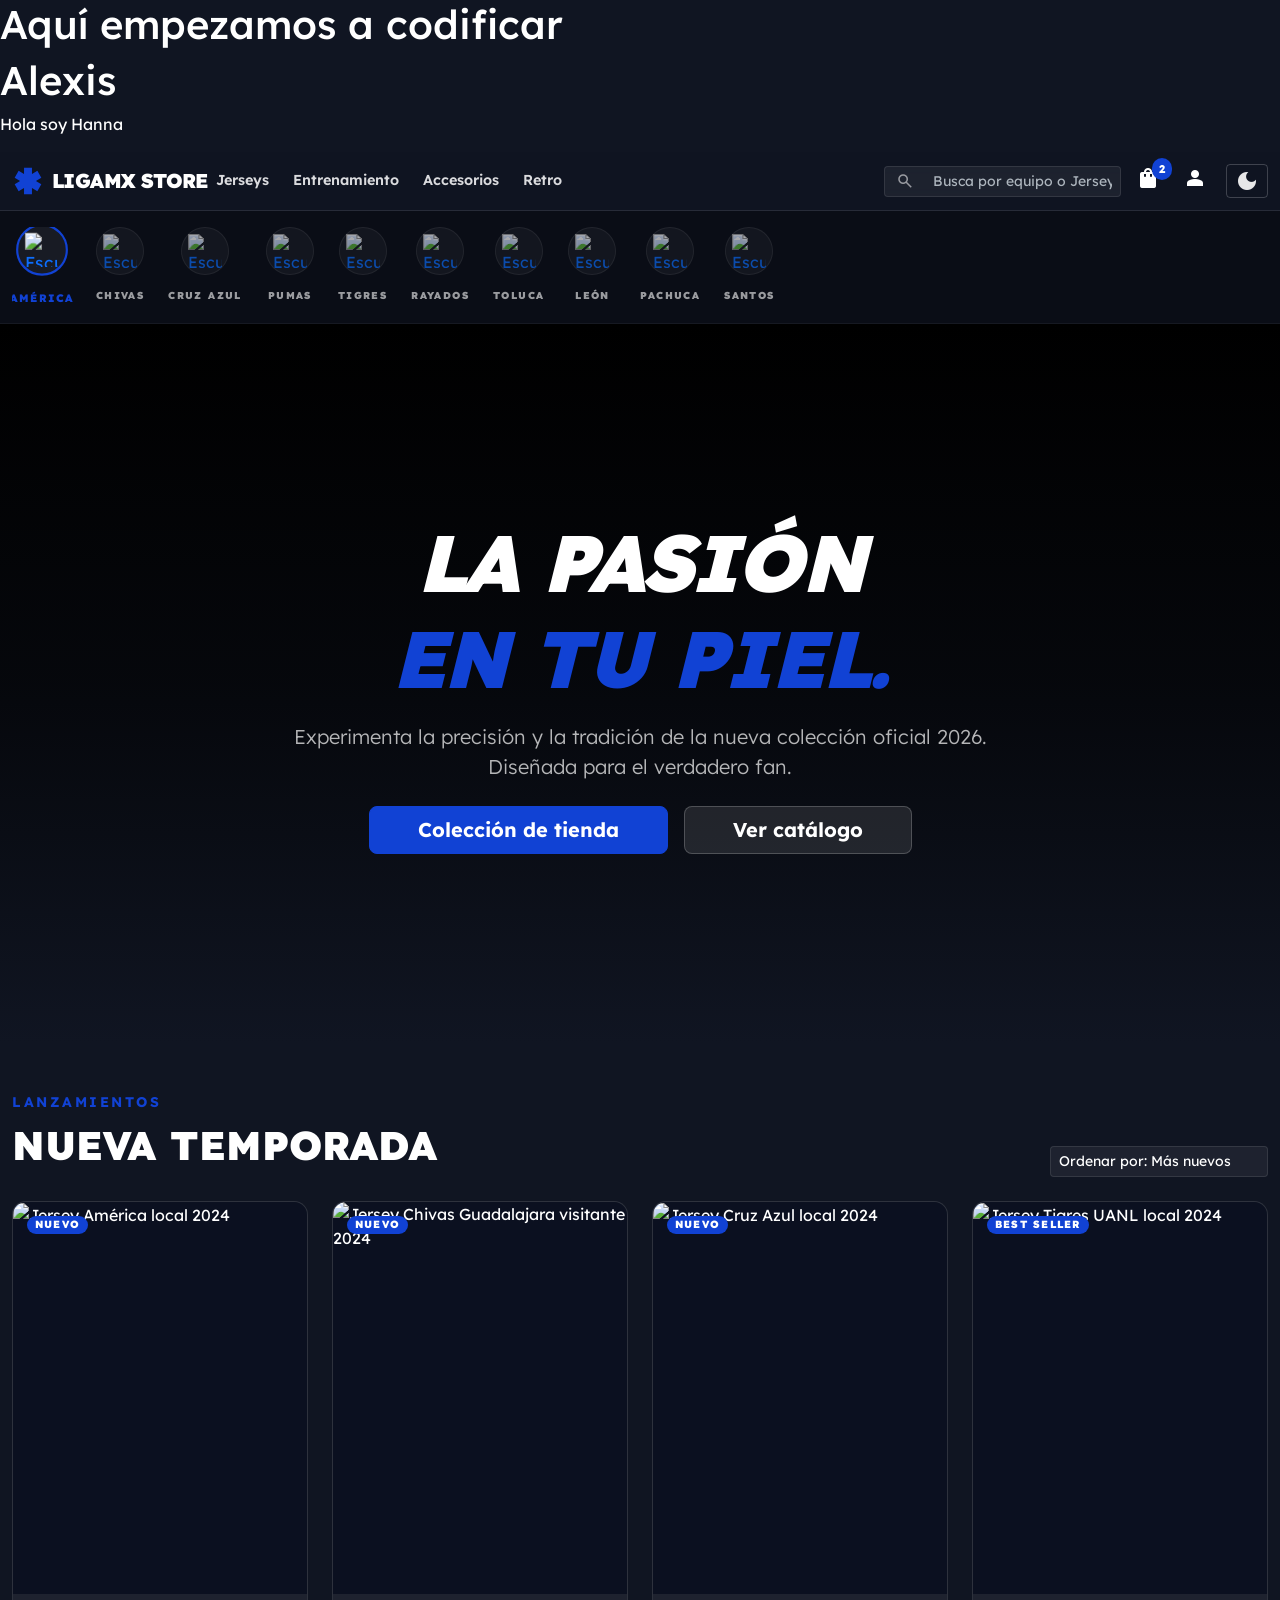
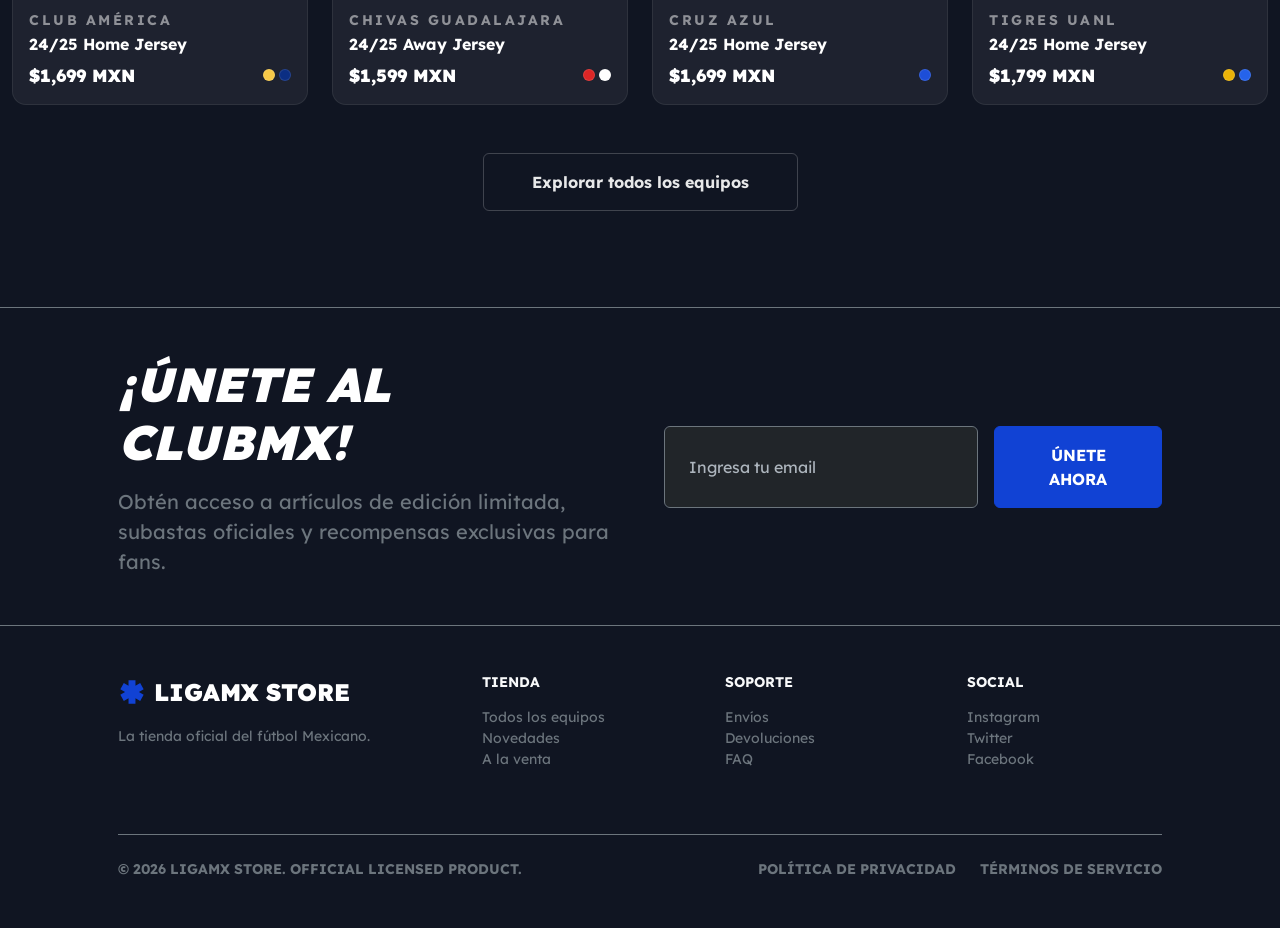
==== index.html @ ce457e2f "Fix: Conflicts solved" ====
<!doctype html>
<html lang="es" class="theme-dark">

<head>
    <meta charset="utf-8" />
    <meta name="viewport" content="width=device-width, initial-scale=1" />
    <title>Home | LigaMX Store</title>

    <!-- Fuente principal -->
    <link rel="preconnect" href="https://fonts.googleapis.com">
    <link rel="preconnect" href="https://fonts.gstatic.com" crossorigin>
    <link href="https://fonts.googleapis.com/css2?family=Lexend:wght@100..900&display=swap" rel="stylesheet">

    <!-- Iconos (Material Symbols) -->
    <link href="https://fonts.googleapis.com/css2?family=Material+Symbols+Outlined:wght@100..700&display=swap"
        rel="stylesheet" />

    <!-- Bootstrap -->
    <link href="https://cdn.jsdelivr.net/npm/bootstrap@5.3.3/dist/css/bootstrap.min.css" rel="stylesheet" />

    <!-- CSS -->
    <link rel="stylesheet" href="./styles.css" />
</head>
<body>
    <h1>Aquí empezamos a codificar</h1>
  <h1>Alexis</h1>
    <p>Hola soy Hanna</p>

<body class="app">
    <div class="min-vh-100 d-flex flex-column overflow-x-hidden">

        <!-- =========================
         NAVBAR RESPONSIVE (Bootstrap)
         - En desktop: links visibles
         - En móvil: hamburguesa (collapse)
         ========================= -->
        <header class="sticky-top nav-blur border-bottom border-white-10">
            <nav class="navbar navbar-expand-lg navbar-dark py-2">
                <div class="container-xxl">

                    <!-- Logo + nombre -->
                    <a class="navbar-brand d-flex align-items-center gap-2 m-0" href="#">
                        <span class="brand-icon text-primary" aria-hidden="true">
                            <svg fill="currentColor" viewBox="0 0 48 48" xmlns="http://www.w3.org/2000/svg">
                                <path fill-rule="evenodd" clip-rule="evenodd"
                                    d="M12.0799 24L4 19.2479L9.95537 8.75216L18.04 13.4961L18.0446 4H29.9554L29.96 13.4961L38.0446 8.75216L44 19.2479L35.92 24L44 28.7521L38.0446 39.2479L29.96 34.5039L29.9554 44H18.0446L18.04 34.5039L9.95537 39.2479L4 28.7521L12.0799 24Z">
                                </path>
                            </svg>
                        </span>
                        <span class="fs-5 fw-black text-uppercase tracking-tight">LigaMX Store</span>
                    </a>

                    <!-- Botón hamburguesa (solo aparece en < lg) -->
                    <button class="navbar-toggler border-0" type="button" data-bs-toggle="collapse"
                        data-bs-target="#mainNavbar" aria-controls="mainNavbar" aria-expanded="false"
                        aria-label="Abrir menú">
                        <!-- Icono hamburguesa -->
                        <span class="navbar-toggler-icon"></span>
                    </button>

                    <!-- Contenido colapsable -->
                    <div class="collapse navbar-collapse" id="mainNavbar">

                        <!-- Links (lado izquierdo en desktop) -->
                        <ul class="navbar-nav me-auto mt-3 mt-lg-0 gap-lg-2">
                            <li class="nav-item">
                                <a class="nav-link navlink" href="#">Jerseys</a>
                            </li>
                            <li class="nav-item">
                                <a class="nav-link navlink" href="#">Entrenamiento</a>
                            </li>
                            <li class="nav-item">
                                <a class="nav-link navlink" href="#">Accesorios</a>
                            </li>
                            <li class="nav-item">
                                <a class="nav-link navlink" href="#">Retro</a>
                            </li>
                        </ul>

                        <!-- Acciones (lado derecho en desktop) -->
                        <div class="d-flex flex-column flex-lg-row align-items-lg-center gap-3 gap-lg-2 pb-3 pb-lg-0">

                            <!-- Buscador (en móvil ocupa todo el ancho, en desktop queda compacto) -->
                            <div class="position-relative w-100 w-lg-auto">
                                <input class="form-control form-control-sm search-input ps-5 w-100" type="text"
                                    placeholder="Busca por equipo o Jersey" aria-label="Buscar" />
                                <span class="material-symbols-outlined search-icon">search</span>
                            </div>

                            <!-- Botones: carrito, perfil, tema -->
                            <div class="d-flex align-items-center gap-2">
                                <button class="btn btn-icon text-reset" type="button" id="cartBtn" aria-label="Carrito">
                                    <span class="material-symbols-outlined">shopping_bag</span>
                                    <span class="badge-cart" id="cartCount">2</span>
                                </button>

                                <button class="btn btn-icon text-reset" type="button" aria-label="Perfil">
                                    <span class="material-symbols-outlined">person</span>
                                </button>

                                <!-- Toggle modo oscuro/claro -->
                                <button class="btn btn-sm btn-outline-light-soft ms-1" type="button" id="themeToggle">
                                    <span class="material-symbols-outlined align-middle" id="themeIcon">dark_mode</span>
                                </button>
                            </div>

                        </div>
                    </div>
                </div>
            </nav>
        </header>

        <!-- =========================
         TEAM SELECTOR (cinta horizontal)
         ========================= -->
        <section class="team-strip border-bottom border-white-05">
            <div class="container-xxl py-3">
                <div class="team-scroll no-scrollbar d-flex gap-4 align-items-center">
                    <!-- Equipo activo -->
                    <a class="team-item active" href="#" aria-current="true">
                        <div class="team-badge">
                            <img alt="Escudo del Club América"
                                src="https://statics-maker.llt-services.com/amx/images/2025/04/01/xsmall-wp/0b6faad3-4d71-49dc-827a-9c2aff74d13b-814.webp" />
                        </div>
                        <span class="team-name text-primary">América</span>
                    </a>

                    <!-- Otros equipos -->
                    <a class="team-item" href="#">
                        <div class="team-badge">
                            <img alt="Escudo de Chivas"
                                src="https://storage.chivasdecorazon.com.mx/2018/games_logos_equipos/21_Logo_Chivas.svg" />
                        </div>
                        <span class="team-name">Chivas</span>
                    </a>

                    <a class="team-item" href="#">
                        <div class="team-badge">
                            <img alt="Escudo de Cruz Azul"
                                src="https://cfcruzazul.com/wp-content/themes/cruz-azul/img/logo_oficial/logocolor.svg?ver=2" />
                        </div>
                        <span class="team-name">Cruz Azul</span>
                    </a>

                    <a class="team-item" href="#">
                        <div class="team-badge">
                            <img alt="Escudo de Pumas"
                                src="https://pumas.mx/images/logo_pumas.svg" />
                        </div>
                        <span class="team-name">Pumas</span>
                    </a>

                    <a class="team-item" href="#">
                        <div class="team-badge">
                            <img alt="Escudo de Tigres"
                                src="https://cdn.tigresfans.com/wp-content/uploads/2024/07/26135920/logo-tigres-1.webp" />
                        </div>
                        <span class="team-name">Tigres</span>
                    </a>

                    <a class="team-item" href="#">
                        <div class="team-badge">
                            <img alt="Escudo de Rayados"
                                src="https://golstatsimages.blob.core.windows.net/teams-80/7.png" />
                        </div>
                        <span class="team-name">Rayados</span>
                    </a>

                    <a class="team-item" href="#">
                        <div class="team-badge">
                            <img alt="Escudo de Toluca"
                                src="https://statics-maker.llt-services.com/tol/images/2025/10/30/xsmall-wp/dccb6d8e-46d9-46b1-883f-d20e4ed42691-686.webp" />
                        </div>
                        <span class="team-name">Toluca</span>
                    </a>

                    <a class="team-item" href="#">
                        <div class="team-badge">
                            <img alt="Escudo de León"
                                src="https://ssl.gstatic.com/onebox/media/sports/logos/IR3AyUUEoSWoeTmicHAlKA_64x64.png" />
                        </div>
                        <span class="team-name">León</span>
                    </a>

                    <a class="team-item" href="#">
                        <div class="team-badge">
                            <img alt="Escudo de Pachuca"
                                src="https://ssl.gstatic.com/onebox/media/sports/logos/9dscoX8iYhzbjSNxXVp2gQ_64x64.png" />
                        </div>
                        <span class="team-name">Pachuca</span>
                    </a>
                    <a class="team-item" href="#">
                        <div class="team-badge">
                            <img alt="Escudo de Santos"
                                src="https://www.clubsantos.mx/images/santos-logo-4bd1c8c937a61f66c2aaa6b9f7b9e703.png?vsn" />
                        </div>
                        <span class="team-name">Santos</span>
                    </a>
                </div>
            </div>
        </section>

        <!-- HERO -->
        <section class="hero position-relative d-flex align-items-center justify-content-center text-center">
            <div class="hero-bg" role="img" aria-label="Estadio bajo reflectores"></div>
            <div class="hero-overlay"></div>

            <div class="container-xxl position-relative z-1 px-3">
                <h2 class="display-1 fw-black text-uppercase fst-italic tracking-tight mb-3 text-white">
                    La Pasión <br><span class="text-primary">en tu piel.</span>
                </h2>
                <p class="lead text-white-70 mx-auto mb-4" style="max-width: 720px;">
                    Experimenta la precisión y la tradición de la nueva colección oficial 2026. Diseñada para el
                    verdadero fan.
                </p>
                <div class="d-flex flex-wrap justify-content-center gap-3">
                    <a class="btn btn-primary btn-lg px-5 fw-bold" href="#">Colección de tienda</a>
                    <a class="btn btn-ghost btn-lg px-5 fw-bold" href="#">Ver catálogo</a>
                </div>
            </div>
        </section>

        <!-- MAIN -->
        <main class="container-xxl py-5">
            <div class="d-flex flex-column flex-md-row align-items-md-end justify-content-between gap-3 mb-4">
                <div>
                    <div class="text-primary fw-bold text-uppercase tracking-wide small">Lanzamientos</div>
                    <h3 class="h1 fw-black text-uppercase mt-2">Nueva temporada</h3>
                </div>

                <div class="d-flex gap-2">
                    <select class="form-select form-select-sm select-dark" aria-label="Ordenar productos">
                        <option>Ordenar por: Más nuevos</option>
                        <option>Precio: Menor a mayor</option>
                        <option>Precio: Mayor a menor</option>
                    </select>
                </div>
            </div>

            <!-- Grid de productos -->
            <div class="row g-4">
                <!-- Producto 1-->
                <div class="col-12 col-sm-6 col-lg-3">
                    <article class="product-card">
                        <div class="product-media">
                            <img alt="Jersey América local 2024"
                                src="https://lh3.googleusercontent.com/aida-public/[base64]" />

                            <!-- Overlay con acciones (aparece en hover) -->
                            <div class="product-overlay">
                                <button class="btn btn-light btn-round js-add-cart" type="button"
                                    aria-label="Agregar al carrito">
                                    <span class="material-symbols-outlined">add_shopping_cart</span>
                                </button>
                                <button class="btn btn-light btn-round" type="button" aria-label="Ver detalle">
                                    <span class="material-symbols-outlined">visibility</span>
                                </button>
                            </div>

                            <div class="badge badge-primary-soft">Nuevo</div>
                        </div>

                        <div class="p-3">
                            <p class="text-white-50 small fw-bold text-uppercase tracking-wide mb-1">Club América</p>
                            <h4 class="h6 fw-bold mb-2">24/25 Home Jersey</h4>

                            <div class="d-flex align-items-center justify-content-between">
                                <span class="price fw-black">$1,699 MXN</span>
                                <div class="d-flex gap-1">
                                    <span class="swatch" style="--swatch:#f7c948"></span>
                                    <span class="swatch" style="--swatch:#0b2e83"></span>
                                </div>
                            </div>
                        </div>
                    </article>
                </div>
                <!-- Producto 2-->
                <div class="col-12 col-sm-6 col-lg-3">
                    <article class="product-card">
                        <div class="product-media">
                            <img alt="Jersey Chivas Guadalajara visitante 2024"
                                src="https://lh3.googleusercontent.com/aida-public/[base64]" />
                            <!-- Overlay con acciones (aparece en hover) -->
                            <div class="product-overlay">
                                <button class="btn btn-light btn-round js-add-cart" type="button"
                                    aria-label="Agregar al carrito">
                                    <span class="material-symbols-outlined">add_shopping_cart</span>
                                </button>
                                <button class="btn btn-light btn-round" type="button" aria-label="Ver detalle">
                                    <span class="material-symbols-outlined">visibility</span>
                                </button>
                            </div>

                            <div class="badge badge-primary-soft">Nuevo</div>
                        </div>

                        <div class="p-3">
                            <p class="text-white-50 small fw-bold text-uppercase tracking-wide mb-1">Chivas Guadalajara
                            </p>
                            <h4 class="h6 fw-bold mb-2">24/25 Away Jersey</h4>

                            <div class="d-flex align-items-center justify-content-between">
                                <span class="price fw-black">$1,599 MXN</span>
                                <div class="d-flex gap-1">
                                    <span class="swatch" style="--swatch:#dc2626"></span>
                                    <span class="swatch" style="--swatch:#ffffff"></span>
                                </div>
                            </div>
                        </div>
                    </article>
                </div>
                <!-- Producto 3-->
                <div class="col-12 col-sm-6 col-lg-3">
                    <article class="product-card">
                        <div class="product-media">
                            <img alt="Jersey Cruz Azul local 2024" src="https://lh3.googleusercontent.com/aida-public/[base64]"/>
                            <!-- Overlay con acciones (aparece en hover) -->
                            <div class="product-overlay">
                                <button class="btn btn-light btn-round js-add-cart" type="button"
                                    aria-label="Agregar al carrito">
                                    <span class="material-symbols-outlined">add_shopping_cart</span>
                                </button>
                                <button class="btn btn-light btn-round" type="button" aria-label="Ver detalle">
                                    <span class="material-symbols-outlined">visibility</span>
                                </button>
                            </div>

                            <div class="badge badge-primary-soft">Nuevo</div>
                        </div>

                        <div class="p-3">
                            <p class="text-white-50 small fw-bold text-uppercase tracking-wide mb-1">Cruz Azul
                            </p>
                            <h4 class="h6 fw-bold mb-2">24/25 Home Jersey</h4>

                            <div class="d-flex align-items-center justify-content-between">
                                <span class="price fw-black">$1,699 MXN</span>
                                <div class="d-flex gap-1">
                                    <span class="swatch" style="--swatch:#1d4ed8"></span>
                                </div>
                            </div>
                        </div>
                    </article>
                </div>
                <!-- Producto 4-->
                <div class="col-12 col-sm-6 col-lg-3">
                    <article class="product-card">
                        <div class="product-media">
                            <img alt="Jersey Tigres UANL local 2024" src="https://lh3.googleusercontent.com/aida-public/[base64]"/>
                            <!-- Overlay con acciones (aparece en hover) -->
                            <div class="product-overlay">
                                <button class="btn btn-light btn-round js-add-cart" type="button"
                                    aria-label="Agregar al carrito">
                                    <span class="material-symbols-outlined">add_shopping_cart</span>
                                </button>
                                <button class="btn btn-light btn-round" type="button" aria-label="Ver detalle">
                                    <span class="material-symbols-outlined">visibility</span>
                                </button>
                            </div>

                            <div class="badge badge-primary-soft">Best Seller</div>
                        </div>

                        <div class="p-3">
                            <p class="text-white-50 small fw-bold text-uppercase tracking-wide mb-1">Tigres UANL
                            </p>
                            <h4 class="h6 fw-bold mb-2">24/25 Home Jersey</h4>

                            <div class="d-flex align-items-center justify-content-between">
                                <span class="price fw-black">$1,799 MXN</span>
                                <div class="d-flex gap-1">
                                    <span class="swatch" style="--swatch:#eab308"></span>
                                    <span class="swatch" style="--swatch:#2563eb"></span>
                                </div>
                            </div>
                        </div>
                    </article>
                </div>
            </div>

            <div class="text-center mt-5">
                <button class="btn btn-outline-light-soft px-5 py-3 fw-bold" type="button">
                    Explorar todos los equipos
                </button>
            </div>
        </main>

        <!-- Newsletter -->
        <section class="bg-navy border-top border-secondary py-5 mt-5">
            <div class="container-xl px-4 px-md-5">
                <div class="row align-items-center g-5">
                    <div class="col-lg-6">
                        <h2 class="display-5 fw-black text-uppercase mb-3 fst-italic">
                            ¡Únete al ClubMX!
                        </h2>
                        <p class="text-secondary fs-5 mb-0">
                            Obtén acceso a artículos de edición limitada, subastas oficiales
                            y recompensas exclusivas para fans.
                        </p>
                    </div>
                    <div class="col-lg-6">
                        <div class="d-flex flex-column flex-sm-row gap-3">
                            <input type="email" class="form-control bg-dark border-secondary text-white py-3 px-4"
                                placeholder="Ingresa tu email" aria-label="Email para newsletter" />
                            <button class="btn btn-primary fw-bold text-uppercase tracking-wider px-5 py-3">
                                Únete ahora
                            </button>
                        </div>
                    </div>
                </div>
            </div>
        </section>

        <!-- Footer -->
        <footer class="bg-very-dark py-5 border-top border-secondary">
            <div class="container-xl px-4 px-md-5">
                <div class="row g-5">
                    <div class="col-lg-4">
                        <div class="d-flex align-items-center gap-2 mb-3">
                            <div class="text-primary">
                                <svg fill="currentColor" viewBox="0 0 48 48" width="28" height="28"
                                    xmlns="http://www.w3.org/2000/svg">
                                    <path clip-rule="evenodd"
                                        d="M12.0799 24L4 19.2479L9.95537 8.75216L18.04 13.4961L18.0446 4H29.9554L29.96 13.4961L38.0446 8.75216L44 19.2479L35.92 24L44 28.7521L38.0446 39.2479L29.96 34.5039L29.9554 44H18.0446L18.04 34.5039L9.95537 39.2479L4 28.7521L12.0799 24Z"
                                        fill-rule="evenodd"></path>
                                </svg>
                            </div>
                            <span class="fs-4 fw-black text-uppercase">LigaMX Store</span>
                        </div>
                        <p class="text-secondary small">
                            La tienda oficial del fútbol Mexicano.

                        </p>
                    </div>

                    <div class="col-lg-8">
                        <div class="row g-5">
                            <div class="col-6 col-md-4">
                                <h5 class="fw-bold text-uppercase small text-light mb-3">
                                    Tienda
                                </h5>
                                <ul class="list-unstyled small">
                                    <li>
                                        <a href="#" class="text-secondary text-decoration-none hover-text-white">Todos
                                            los equipos
                                        </a>
                                    </li>
                                    <li>
                                        <a href="#"
                                            class="text-secondary text-decoration-none hover-text-white">Novedades
                                        </a>
                                    </li>
                                    <li>
                                        <a href="#" class="text-secondary text-decoration-none hover-text-white">A la
                                            venta</a>
                                    </li>
                                </ul>
                            </div>
                            <div class="col-6 col-md-4">
                                <h5 class="fw-bold text-uppercase small text-light mb-3">
                                    Soporte
                                </h5>
                                <ul class="list-unstyled small">
                                    <li>
                                        <a href="#"
                                            class="text-secondary text-decoration-none hover-text-white">Envíos</a>
                                    </li>
                                    <li>
                                        <a href="#"
                                            class="text-secondary text-decoration-none hover-text-white">Devoluciones</a>
                                    </li>
                                    <li>
                                        <a href="#" class="text-secondary text-decoration-none hover-text-white">FAQ</a>
                                    </li>
                                </ul>
                            </div>
                            <div class="col-6 col-md-4">
                                <h5 class="fw-bold text-uppercase small text-light mb-3">
                                    Social
                                </h5>
                                <ul class="list-unstyled small">
                                    <li>
                                        <a href="#"
                                            class="text-secondary text-decoration-none hover-text-white">Instagram</a>
                                    </li>
                                    <li>
                                        <a href="#"
                                            class="text-secondary text-decoration-none hover-text-white">Twitter</a>
                                    </li>
                                    <li>
                                        <a href="#"
                                            class="text-secondary text-decoration-none hover-text-white">Facebook</a>
                                    </li>
                                </ul>
                            </div>
                        </div>
                    </div>
                </div>

                <div
                    class="mt-5 pt-4 border-top border-secondary text-center text-md-start d-flex flex-column flex-md-row justify-content-between small fw-bold text-uppercase text-secondary tracking-wider">
                    <div>© 2026 LigaMX Store. Official Licensed Product.</div>
                    <div class="d-flex gap-4 justify-content-center justify-content-md-end mt-3 mt-md-0">
                        <a href="#" class="text-secondary text-decoration-none hover-text-white">Política de
                            Privacidad</a>
                        <a href="#" class="text-secondary text-decoration-none hover-text-white">Términos de
                            Servicio</a>
                    </div>
                </div>
            </div>
        </footer>

    </div>

    <!-- Bootstrap JS (necesario para collapse/hamburguesa) -->
    <script src="https://cdn.jsdelivr.net/npm/bootstrap@5.3.3/dist/js/bootstrap.bundle.min.js"></script>

    <!-- Tu JS -->
    <script src="./home.js"></script>
</body>
</html>
---- styles.css ----
:root{
  --primary:#1142d4;
  --bg-dark:#101522;
  --bg-darker:#0a0d16;
  --bg-light:#f6f6f8;

  --white-05: rgba(255,255,255,.05);
  --white-10: rgba(255,255,255,.10);
  --white-20: rgba(255,255,255,.20);

  --text-dark:#0f172a;
  --text-light:#ffffff;

  --radius-lg: 14px;
  --radius-md: 10px;
}

/* base */
body{
  font-family: "Lexend", system-ui, -apple-system, Segoe UI, Roboto, Arial, sans-serif;
}

.app{
  background: var(--bg-light);
  color: var(--text-dark);
  transition: background .25s ease, color .25s ease;
}

/* dark mode (por clase en <html>) */
html.theme-dark .app{
  background: var(--bg-dark);
  color: var(--text-light);
}

.text-primary{ color: var(--primary) !important; }
.bg-primary{ background-color: var(--primary) !important; }
.btn-primary{ background-color: var(--primary) !important; border-color: var(--primary) !important; }
.btn-primary:hover{ filter: brightness(.9); }

.fw-black{ font-weight: 900; }
.tracking-tight{ letter-spacing: -0.03em; }
.tracking-wide{ letter-spacing: 0.18em; }

/* borders helpers */
.border-white-10{ border-color: var(--white-10) !important; }
.border-white-05{ border-color: var(--white-05) !important; }

/* blur header */
.nav-blur{
  backdrop-filter: blur(12px);
  background: rgba(16, 21, 34, 0.80);
}

/* icons */
.material-symbols-outlined{
  font-variation-settings: "FILL" 1, "wght" 400, "GRAD" 0, "opsz" 24;
}

.brand-icon{
  width: 32px; height: 32px;
  display:flex; align-items:center; justify-content:center;
}
.brand-icon svg{ width:100%; height:100%; }

.brand-icon-sm{
  width: 24px; height: 24px;
  display:flex; align-items:center; justify-content:center;
}
.brand-icon-sm svg{ width:100%; height:100%; }

/* nav links */
.navlink{
  color: rgba(255,255,255,.85);
  text-decoration: none;
  font-size: .9rem;
  font-weight: 600;
  transition: color .2s ease;
}
.navlink:hover{ color: var(--primary); }

/* search */
.search-input{
  width: 16rem;
  background: rgba(255,255,255,.06) !important;
  border: 1px solid rgba(255,255,255,.10) !important;
  color: #fff !important;
}
.search-input::placeholder{ color: rgba(255,255,255,.45); }
.search-icon{
  position:absolute;
  left: .75rem;
  top: 50%;
  transform: translateY(-50%);
  font-size: 18px;
  color: rgba(255,255,255,.55);
}

/* icon buttons */
.btn-icon{
  position: relative;
  padding: .35rem .45rem;
  border: 0;
  background: transparent;
}
.btn-icon:hover{ color: var(--primary) !important; }

.badge-cart{
  position: absolute;
  top: -2px;
  right: -4px;
  background: var(--primary);
  color: #fff;
  border-radius: 999px;
  font-size: .7rem;
  padding: .15rem .35rem;
  min-width: 1.25rem;
  text-align: center;
  font-weight: 800;
}

/* soft outline buttons */
.btn-outline-light-soft{
  border: 1px solid rgba(255,255,255,.20) !important;
  color: rgba(255,255,255,.9) !important;
}
.btn-outline-light-soft:hover{
  background: rgba(255,255,255,.06) !important;
}

/* Team strip */
.team-strip{
  background: var(--bg-darker);
}
html:not(.theme-dark) .team-strip{
  background: #fff;
}

.team-scroll{
  overflow-x: auto;
  padding-bottom: 2px;
}
.no-scrollbar::-webkit-scrollbar{ display: none; }
.no-scrollbar{ scrollbar-width: none; }

.team-item{
  flex: 0 0 auto;
  text-decoration: none;
  text-align: center;
  opacity: .65;
  transform: scale(1);
  transition: opacity .2s ease, transform .2s ease;
}
.team-item:hover{ opacity: 1; }
.team-item.active{
  opacity: 1;
  transform: scale(1.08);
}

.team-badge{
  width: 48px; height: 48px;
  border-radius: 999px;
  background: rgba(255,255,255,.06);
  border: 1px solid rgba(255,255,255,.10);
  display:flex; align-items:center; justify-content:center;
  padding: 6px;
  margin: 0 auto .35rem;
}
.team-item.active .team-badge{
  border: 2px solid var(--primary);
}

.team-badge img{
  width:100%;
  height:100%;
  object-fit: contain;
}

.team-name{
  font-size: 10px;
  font-weight: 900;
  letter-spacing: .14em;
  text-transform: uppercase;
  color: rgba(255,255,255,.9);
}
html:not(.theme-dark) .team-name{
  color: #111827;
}

/* HERO */
.hero{
  height: 80vh;
  overflow: hidden;
  background: #000;
}
.hero-bg{
  position:absolute; inset:0;
  background-image: url("https://lh3.googleusercontent.com/aida-public/[base64]");
  background-size: cover;
  background-position: center;
  filter: saturate(1.1);
}
.hero-overlay{
  position:absolute; inset:0;
  background: linear-gradient(to top, rgba(16,21,34,1), rgba(16,21,34,.35), rgba(16,21,34,0));
}

.hero-play{
  position:absolute;
  width: 80px; height: 80px;
  border-radius: 999px;
  background: rgba(255,255,255,.10);
  border: 1px solid rgba(255,255,255,.20);
  backdrop-filter: blur(10px);
  display:flex; align-items:center; justify-content:center;
  z-index: 2;
  transition: transform .2s ease;
}
.hero-play:hover{ transform: scale(1.08); }
.hero-play .material-symbols-outlined{
  font-size: 44px;
  color: #fff;
}

/* ghost button */
.btn-ghost{
  background: rgba(255,255,255,.10) !important;
  border: 1px solid rgba(255,255,255,.20) !important;
  color: #fff !important;
}
.btn-ghost:hover{
  background: rgba(255,255,255,.18) !important;
}

/* text helpers */
.text-white-70{ color: rgba(255,255,255,.70) !important; }
.text-white-60{ color: rgba(255,255,255,.60) !important; }
.text-white-50{ color: rgba(255,255,255,.50) !important; }
.text-white-40{ color: rgba(255,255,255,.40) !important; }

/* selects (dark look) */
.select-dark{
  background: rgba(255,255,255,.06) !important;
  border: 1px solid rgba(255,255,255,.10) !important;
  color: #fff !important;
}
.select-dark option{ color: #111; }

/* Product cards */
.product-card{
  background: rgba(255,255,255,.06);
  border: 1px solid rgba(255,255,255,.07);
  border-radius: var(--radius-lg);
  overflow: hidden;
  transition: border-color .2s ease, transform .2s ease;
}
.product-card:hover{
  border-color: rgba(255,255,255,.20);
  transform: translateY(-2px);
}

.product-media{
  position: relative;
  aspect-ratio: 3/4;
  overflow: hidden;
  background: #0b1020;
}
.product-media img{
  width: 100%;
  height: 100%;
  object-fit: cover;
  transition: transform .7s ease;
}
.product-card:hover .product-media img{
  transform: scale(1.08);
}

.product-overlay{
  position: absolute;
  inset: 0;
  background: rgba(0,0,0,.40);
  opacity: 0;
  display:flex;
  align-items:center;
  justify-content:center;
  gap: .6rem;
  transition: opacity .2s ease;
}
.product-card:hover .product-overlay{
  opacity: 1;
}

.btn-round{
  border-radius: 999px !important;
  width: 46px;
  height: 46px;
  display:flex;
  align-items:center;
  justify-content:center;
}

.badge{
  position:absolute;
  top: 14px;
  left: 14px;
  padding: .25rem .5rem;
  border-radius: 10px;
  font-size: .65rem;
  font-weight: 900;
  letter-spacing: .12em;
  text-transform: uppercase;
}
.badge-right{
  left: auto;
  right: 14px;
}
.badge-primary-soft{
  background: var(--primary);
  color: #fff;
}
.badge-dark-soft{
  background: rgba(0,0,0,.55);
  color: #fff;
  backdrop-filter: blur(10px);
}

.price{ font-size: 1.1rem; }

/* color swatches */
.swatch{
  width: 12px;
  height: 12px;
  border-radius: 999px;
  background: var(--swatch);
  display:inline-block;
}
.swatch-border{
  border: 1px solid rgba(255,255,255,.25);
}

/* newsletter + footer */
.newsletter{
  background: var(--bg-darker);
}
.footer{
  background: var(--bg-dark);
}

.email-input{
  background: rgba(255,255,255,.06) !important;
  border: 1px solid rgba(255,255,255,.10) !important;
  color: #fff !important;
  padding: .9rem 1rem !important;
}
.email-input::placeholder{ color: rgba(255,255,255,.45); }

.footer-title{
  color: rgba(255,255,255,.80);
  font-size: .85rem;
  font-weight: 800;
  letter-spacing: .12em;
  text-transform: uppercase;
  margin-bottom: .7rem;
}
.footer-link{
  display:block;
  color: rgba(255,255,255,.45);
  text-decoration:none;
  margin-bottom: .35rem;
  font-size: .95rem;
}
.footer-link:hover{ color: #fff; }

.footer-mini{
  color: rgba(255,255,255,.45);
  text-decoration:none;
}
.footer-mini:hover{ color:#fff; }

.form-control::placeholder {
  color: #adb5bd;
  opacity: 1;
}

.swatch {
  width: 12px;
  height: 12px;
  border-radius: 9999px; /* círculo */
  background-color: var(--swatch);
  border: 1px solid rgba(255, 255, 255, 0.1);
  display: inline-block;
}
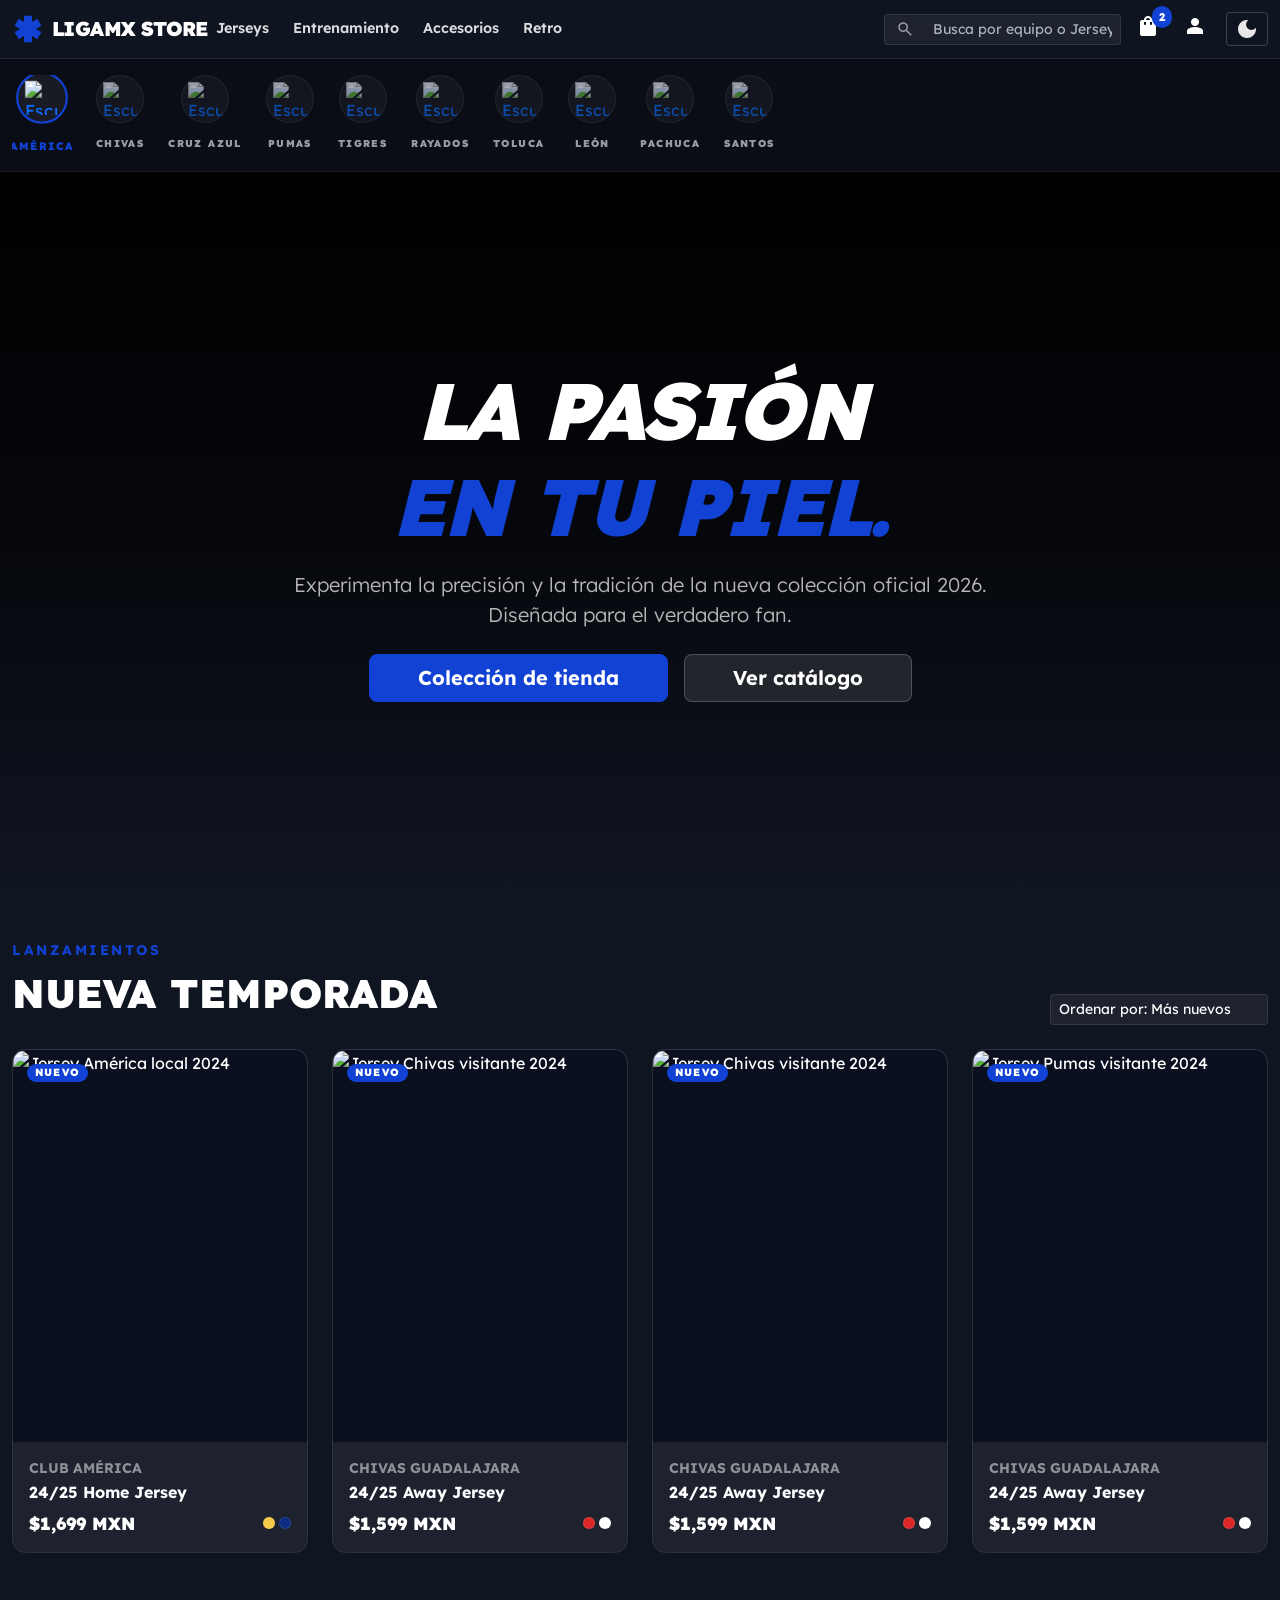
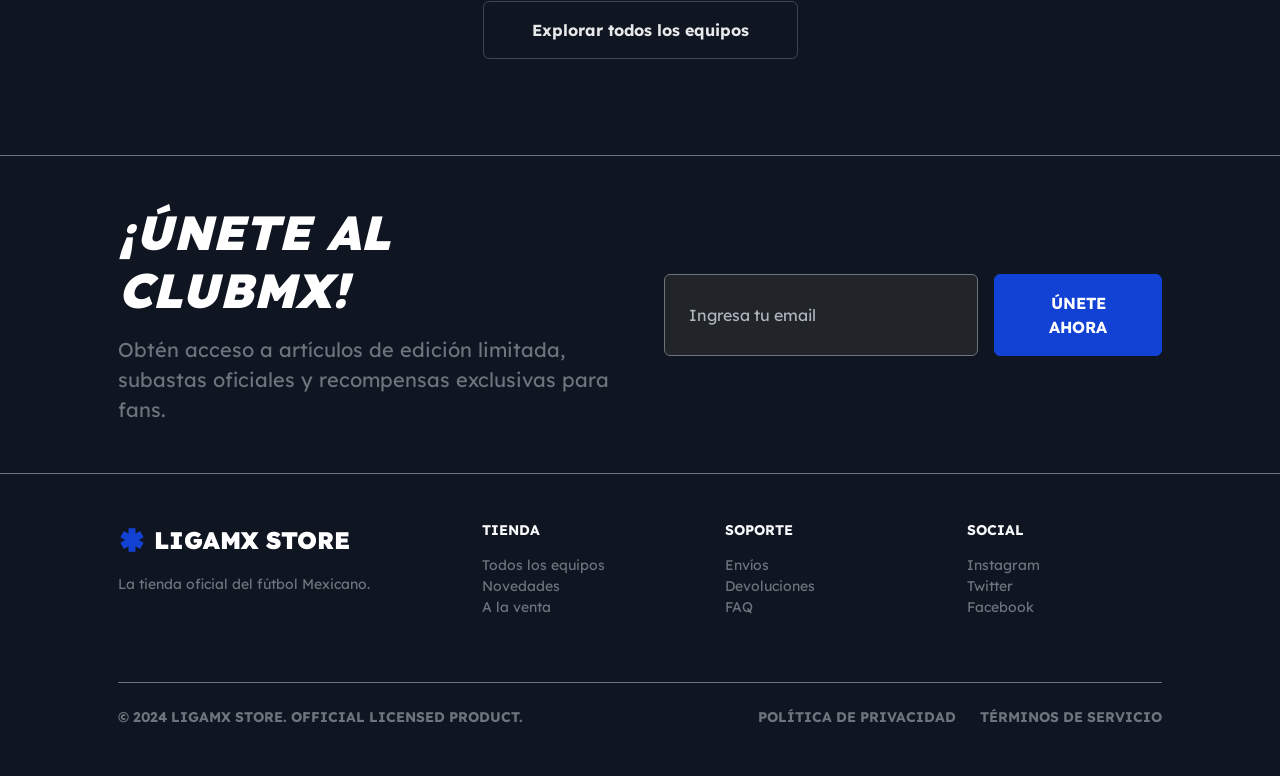
==== commit dc56058f: "feat: Rutas corregidas" ====
--- a/index.html
+++ b/index.html
@@ -21,10 +21,7 @@
     <!-- CSS -->
     <link rel="stylesheet" href="./styles.css" />
 </head>
-<body>
-    <h1>Aquí empezamos a codificar</h1>
-  <h1>Alexis</h1>
-    <p>Hola soy Hanna</p>
+
 
 <body class="app">
     <div class="min-vh-100 d-flex flex-column overflow-x-hidden">
@@ -238,145 +235,167 @@
             </div>
 
             <!-- Grid de productos -->
-            <div class="row g-4">
-                <!-- Producto 1-->
-                <div class="col-12 col-sm-6 col-lg-3">
-                    <article class="product-card">
-                        <div class="product-media">
-                            <img alt="Jersey América local 2024"
-                                src="https://lh3.googleusercontent.com/aida-public/[base64]" />
-
-                            <!-- Overlay con acciones (aparece en hover) -->
-                            <div class="product-overlay">
-                                <button class="btn btn-light btn-round js-add-cart" type="button"
-                                    aria-label="Agregar al carrito">
-                                    <span class="material-symbols-outlined">add_shopping_cart</span>
-                                </button>
-                                <button class="btn btn-light btn-round" type="button" aria-label="Ver detalle">
-                                    <span class="material-symbols-outlined">visibility</span>
-                                </button>
-                            </div>
-
-                            <div class="badge badge-primary-soft">Nuevo</div>
-                        </div>
-
-                        <div class="p-3">
-                            <p class="text-white-50 small fw-bold text-uppercase tracking-wide mb-1">Club América</p>
-                            <h4 class="h6 fw-bold mb-2">24/25 Home Jersey</h4>
-
-                            <div class="d-flex align-items-center justify-content-between">
-                                <span class="price fw-black">$1,699 MXN</span>
-                                <div class="d-flex gap-1">
-                                    <span class="swatch" style="--swatch:#f7c948"></span>
-                                    <span class="swatch" style="--swatch:#0b2e83"></span>
-                                </div>
-                            </div>
-                        </div>
-                    </article>
-                </div>
-                <!-- Producto 2-->
-                <div class="col-12 col-sm-6 col-lg-3">
-                    <article class="product-card">
-                        <div class="product-media">
-                            <img alt="Jersey Chivas Guadalajara visitante 2024"
-                                src="https://lh3.googleusercontent.com/aida-public/[base64]" />
-                            <!-- Overlay con acciones (aparece en hover) -->
-                            <div class="product-overlay">
-                                <button class="btn btn-light btn-round js-add-cart" type="button"
-                                    aria-label="Agregar al carrito">
-                                    <span class="material-symbols-outlined">add_shopping_cart</span>
-                                </button>
-                                <button class="btn btn-light btn-round" type="button" aria-label="Ver detalle">
-                                    <span class="material-symbols-outlined">visibility</span>
-                                </button>
-                            </div>
-
-                            <div class="badge badge-primary-soft">Nuevo</div>
-                        </div>
-
-                        <div class="p-3">
-                            <p class="text-white-50 small fw-bold text-uppercase tracking-wide mb-1">Chivas Guadalajara
-                            </p>
-                            <h4 class="h6 fw-bold mb-2">24/25 Away Jersey</h4>
-
-                            <div class="d-flex align-items-center justify-content-between">
-                                <span class="price fw-black">$1,599 MXN</span>
-                                <div class="d-flex gap-1">
-                                    <span class="swatch" style="--swatch:#dc2626"></span>
-                                    <span class="swatch" style="--swatch:#ffffff"></span>
-                                </div>
-                            </div>
-                        </div>
-                    </article>
-                </div>
-                <!-- Producto 3-->
-                <div class="col-12 col-sm-6 col-lg-3">
-                    <article class="product-card">
-                        <div class="product-media">
-                            <img alt="Jersey Cruz Azul local 2024" src="https://lh3.googleusercontent.com/aida-public/[base64]"/>
-                            <!-- Overlay con acciones (aparece en hover) -->
-                            <div class="product-overlay">
-                                <button class="btn btn-light btn-round js-add-cart" type="button"
-                                    aria-label="Agregar al carrito">
-                                    <span class="material-symbols-outlined">add_shopping_cart</span>
-                                </button>
-                                <button class="btn btn-light btn-round" type="button" aria-label="Ver detalle">
-                                    <span class="material-symbols-outlined">visibility</span>
-                                </button>
-                            </div>
-
-                            <div class="badge badge-primary-soft">Nuevo</div>
-                        </div>
-
-                        <div class="p-3">
-                            <p class="text-white-50 small fw-bold text-uppercase tracking-wide mb-1">Cruz Azul
-                            </p>
-                            <h4 class="h6 fw-bold mb-2">24/25 Home Jersey</h4>
-
-                            <div class="d-flex align-items-center justify-content-between">
-                                <span class="price fw-black">$1,699 MXN</span>
-                                <div class="d-flex gap-1">
-                                    <span class="swatch" style="--swatch:#1d4ed8"></span>
-                                </div>
-                            </div>
-                        </div>
-                    </article>
-                </div>
-                <!-- Producto 4-->
-                <div class="col-12 col-sm-6 col-lg-3">
-                    <article class="product-card">
-                        <div class="product-media">
-                            <img alt="Jersey Tigres UANL local 2024" src="https://lh3.googleusercontent.com/aida-public/[base64]"/>
-                            <!-- Overlay con acciones (aparece en hover) -->
-                            <div class="product-overlay">
-                                <button class="btn btn-light btn-round js-add-cart" type="button"
-                                    aria-label="Agregar al carrito">
-                                    <span class="material-symbols-outlined">add_shopping_cart</span>
-                                </button>
-                                <button class="btn btn-light btn-round" type="button" aria-label="Ver detalle">
-                                    <span class="material-symbols-outlined">visibility</span>
-                                </button>
-                            </div>
-
-                            <div class="badge badge-primary-soft">Best Seller</div>
-                        </div>
-
-                        <div class="p-3">
-                            <p class="text-white-50 small fw-bold text-uppercase tracking-wide mb-1">Tigres UANL
-                            </p>
-                            <h4 class="h6 fw-bold mb-2">24/25 Home Jersey</h4>
-
-                            <div class="d-flex align-items-center justify-content-between">
-                                <span class="price fw-black">$1,799 MXN</span>
-                                <div class="d-flex gap-1">
-                                    <span class="swatch" style="--swatch:#eab308"></span>
-                                    <span class="swatch" style="--swatch:#2563eb"></span>
-                                </div>
-                            </div>
-                        </div>
-                    </article>
-                </div>
-            </div>
+        <div class="row g-4">
+
+  <!-- Producto América -->
+  <div class="col-12 col-sm-6 col-lg-3">
+    <a href="/store/america.html" class="text-decoration-none text-reset">
+      <article class="product-card">
+        <div class="product-media">
+          <img
+            src="https://lh3.googleusercontent.com/aida-public/[base64]"
+            alt="Jersey América local 2024"
+          />
+
+          <div class="product-overlay">
+            <button class="btn btn-light btn-round js-add-cart" type="button">
+              <span class="material-symbols-outlined">add_shopping_cart</span>
+            </button>
+            <button class="btn btn-light btn-round" type="button">
+              <span class="material-symbols-outlined">visibility</span>
+            </button>
+          </div>
+
+          <span class="badge badge-primary-soft">Nuevo</span>
+        </div>
+
+        <div class="p-3">
+          <p class="text-white-50 small fw-bold text-uppercase mb-1">Club América</p>
+          <h4 class="h6 fw-bold mb-2">24/25 Home Jersey</h4>
+
+          <div class="d-flex justify-content-between align-items-center">
+            <span class="price fw-black">$1,699 MXN</span>
+            <div class="d-flex gap-1">
+              <span class="swatch" style="--swatch:#f7c948"></span>
+              <span class="swatch" style="--swatch:#0b2e83"></span>
+            </div>
+          </div>
+        </div>
+      </article>
+    </a>
+  </div>
+
+  <!-- Producto Chivas -->
+  <div class="col-12 col-sm-6 col-lg-3">
+    <a href="/store/chivas.html" class="text-decoration-none text-reset">
+      <article class="product-card">
+        <div class="product-media">
+          <img
+            src="https://lh3.googleusercontent.com/aida-public/[base64]"
+            alt="Jersey Chivas visitante 2024"
+          />
+
+          <div class="product-overlay">
+            <button class="btn btn-light btn-round js-add-cart" type="button">
+              <span class="material-symbols-outlined">add_shopping_cart</span>
+            </button>
+            <button class="btn btn-light btn-round" type="button">
+              <span class="material-symbols-outlined">visibility</span>
+            </button>
+          </div>
+
+          <span class="badge badge-primary-soft">Nuevo</span>
+        </div>
+
+        <div class="p-3">
+          <p class="text-white-50 small fw-bold text-uppercase mb-1">Chivas Guadalajara</p>
+          <h4 class="h6 fw-bold mb-2">24/25 Away Jersey</h4>
+
+          <div class="d-flex justify-content-between align-items-center">
+            <span class="price fw-black">$1,599 MXN</span>
+            <div class="d-flex gap-1">
+              <span class="swatch" style="--swatch:#dc2626"></span>
+              <span class="swatch" style="--swatch:#ffffff"></span>
+            </div>
+          </div>
+        </div>
+      </article>
+    </a>
+  </div>
+
+  <!-- Producto Cruz Azul -->
+  <div class="col-12 col-sm-6 col-lg-3">
+    <a href="/store/cruz-azul.html" class="text-decoration-none text-reset">
+      <article class="product-card">
+        <div class="product-media">
+          <img
+            src="https://lh3.googleusercontent.com/aida-public/[base64]"
+            alt="Jersey Chivas visitante 2024"
+          />
+
+          <div class="product-overlay">
+            <button class="btn btn-light btn-round js-add-cart" type="button">
+              <span class="material-symbols-outlined">add_shopping_cart</span>
+            </button>
+            <button class="btn btn-light btn-round" type="button">
+              <span class="material-symbols-outlined">visibility</span>
+            </button>
+          </div>
+
+          <span class="badge badge-primary-soft">Nuevo</span>
+        </div>
+
+        <div class="p-3">
+          <p class="text-white-50 small fw-bold text-uppercase mb-1">Chivas Guadalajara</p>
+          <h4 class="h6 fw-bold mb-2">24/25 Away Jersey</h4>
+
+          <div class="d-flex justify-content-between align-items-center">
+            <span class="price fw-black">$1,599 MXN</span>
+            <div class="d-flex gap-1">
+              <span class="swatch" style="--swatch:#dc2626"></span>
+              <span class="swatch" style="--swatch:#ffffff"></span>
+            </div>
+          </div>
+        </div>
+      </article>
+    </a>
+  </div>
+
+
+  <!-- Producto Pumas -->
+
+  <div class="col-12 col-sm-6 col-lg-3">
+    <a href="/store/pumas.html" class="text-decoration-none text-reset">
+      <article class="product-card">
+        <div class="product-media">
+          <img
+            src="https://lh3.googleusercontent.com/aida-public/[base64]"
+            alt="Jersey Pumas visitante 2024"
+          />
+
+          <div class="product-overlay">
+            <button class="btn btn-light btn-round js-add-cart" type="button">
+              <span class="material-symbols-outlined">add_shopping_cart</span>
+            </button>
+            <button class="btn btn-light btn-round" type="button">
+              <span class="material-symbols-outlined">visibility</span>
+            </button>
+          </div>
+
+          <span class="badge badge-primary-soft">Nuevo</span>
+        </div>
+
+        <div class="p-3">
+          <p class="text-white-50 small fw-bold text-uppercase mb-1">Chivas Guadalajara</p>
+          <h4 class="h6 fw-bold mb-2">24/25 Away Jersey</h4>
+
+          <div class="d-flex justify-content-between align-items-center">
+            <span class="price fw-black">$1,599 MXN</span>
+            <div class="d-flex gap-1">
+              <span class="swatch" style="--swatch:#dc2626"></span>
+              <span class="swatch" style="--swatch:#ffffff"></span>
+            </div>
+          </div>
+        </div>
+      </article>
+    </a>
+  </div>
+
+
+  <!-- Repite EXACTAMENTE esta estructura para Cruz Azul, Pumas, etc -->
+
+</div>
+
 
             <div class="text-center mt-5">
                 <button class="btn btn-outline-light-soft px-5 py-3 fw-bold" type="button">
@@ -499,7 +518,7 @@
 
                 <div
                     class="mt-5 pt-4 border-top border-secondary text-center text-md-start d-flex flex-column flex-md-row justify-content-between small fw-bold text-uppercase text-secondary tracking-wider">
-                    <div>© 2026 LigaMX Store. Official Licensed Product.</div>
+                    <div>© 2024 LigaMX Store. Official Licensed Product.</div>
                     <div class="d-flex gap-4 justify-content-center justify-content-md-end mt-3 mt-md-0">
                         <a href="#" class="text-secondary text-decoration-none hover-text-white">Política de
                             Privacidad</a>
@@ -518,4 +537,4 @@
     <!-- Tu JS -->
     <script src="./home.js"></script>
 </body>
-</html>
+</html>
--- a/styles.css
+++ b/styles.css
@@ -388,5 +388,4 @@
   background-color: var(--swatch);
   border: 1px solid rgba(255, 255, 255, 0.1);
   display: inline-block;
-}
-
+}
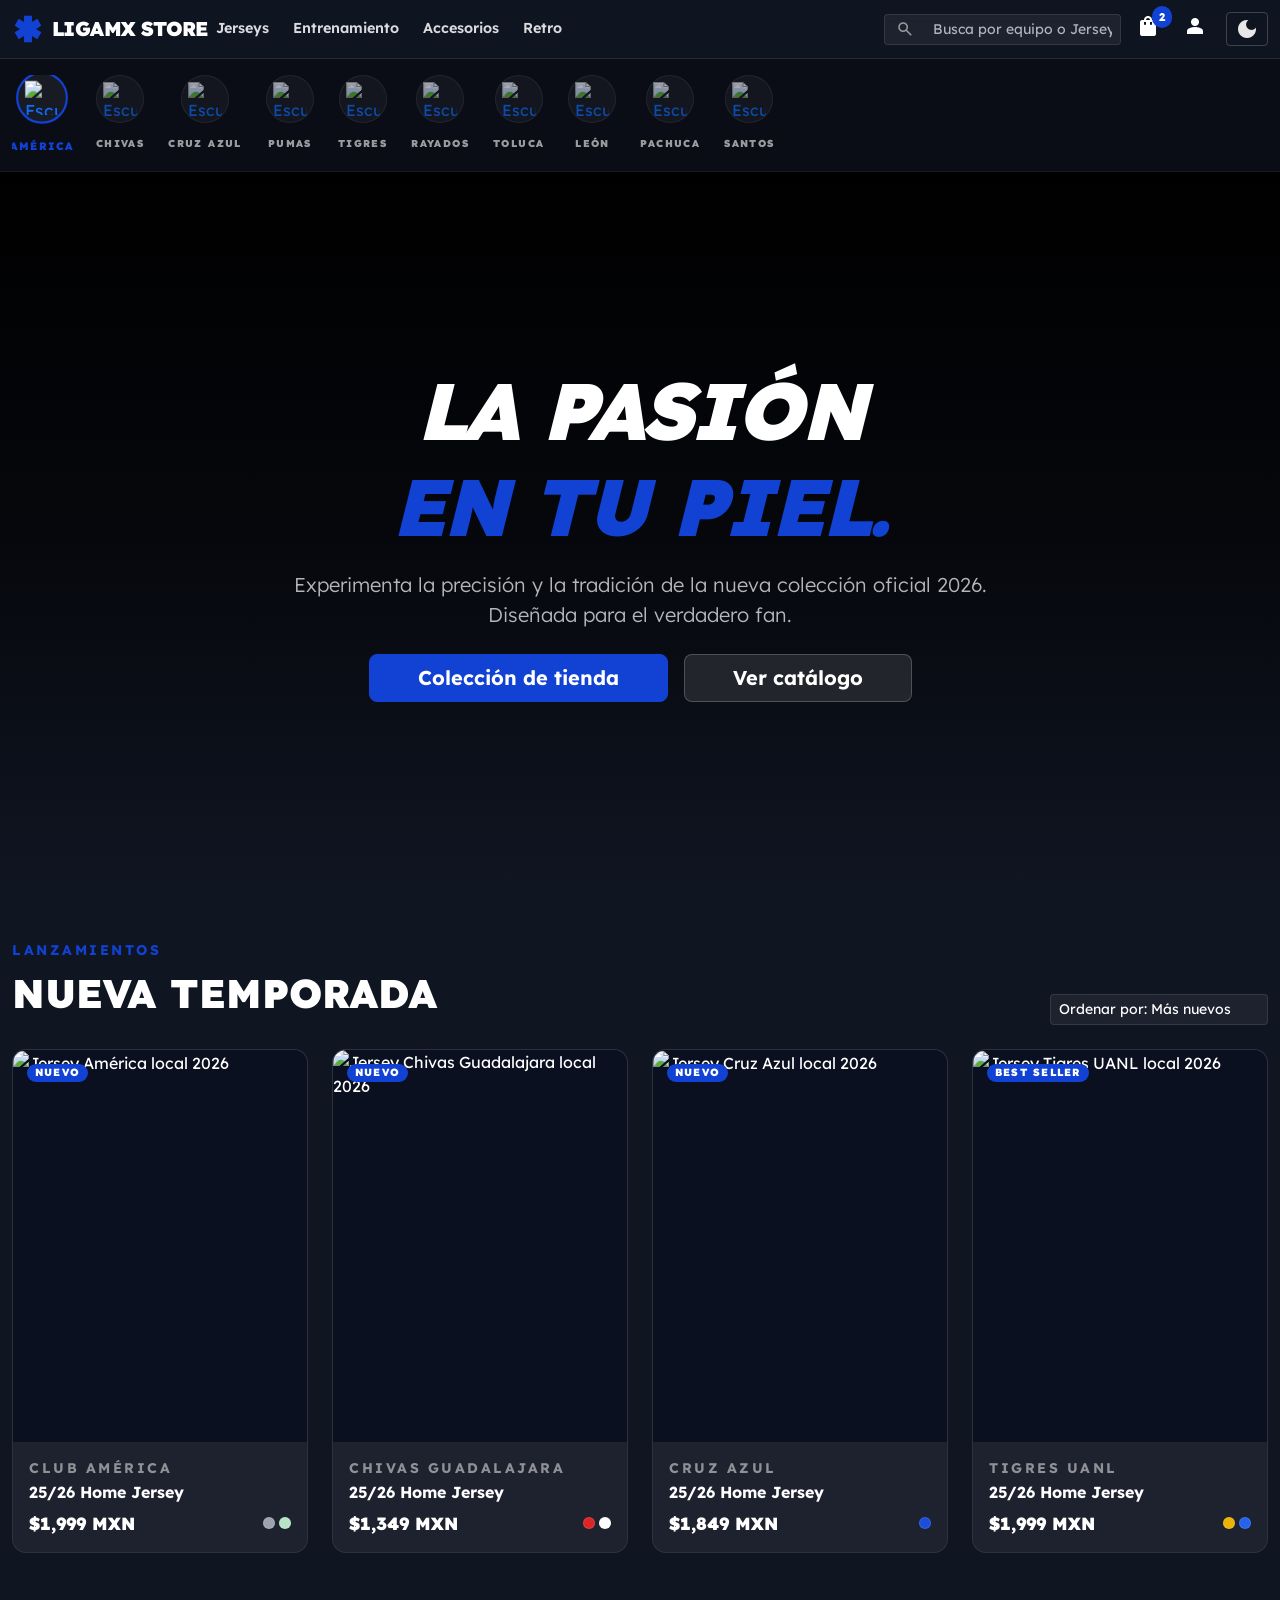
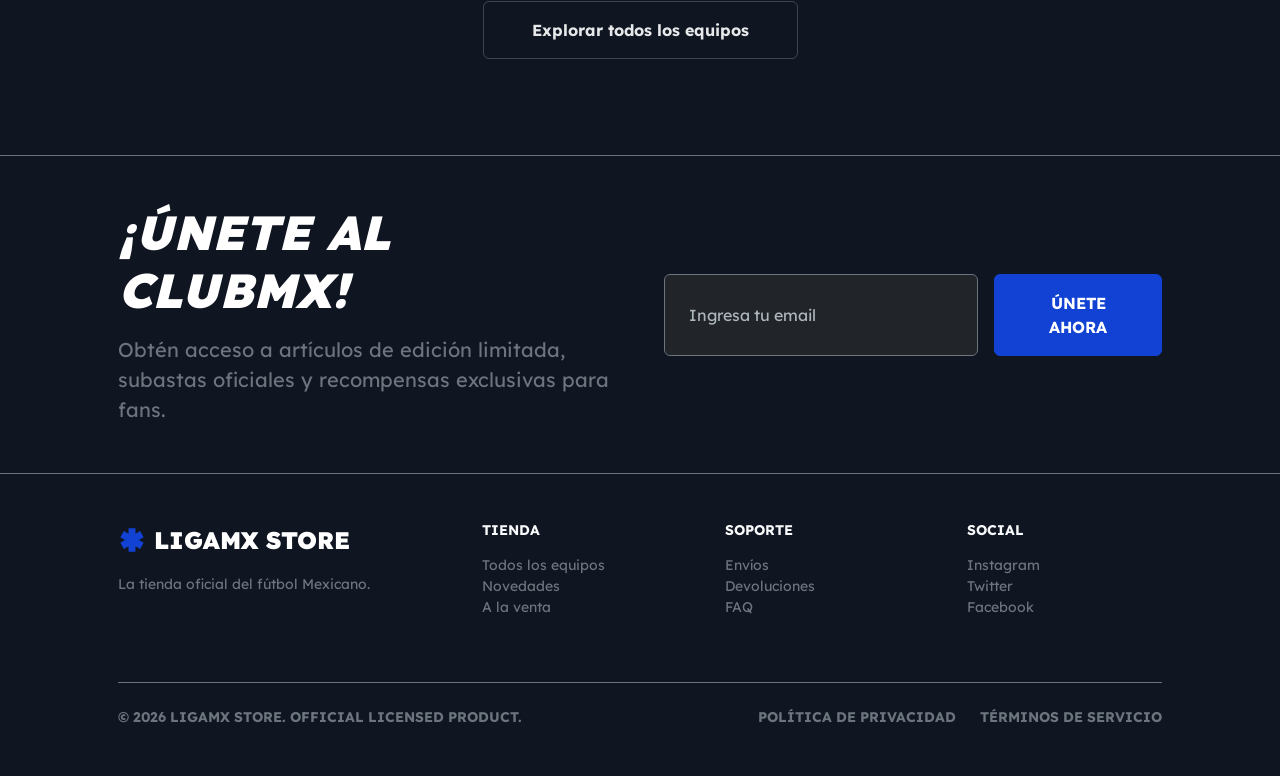
==== commit 2a9e0d05: "feat: se cambiaron las imagenes de las jersey" ====
--- a/index.html
+++ b/index.html
@@ -21,8 +21,7 @@
     <!-- CSS -->
     <link rel="stylesheet" href="./styles.css" />
 </head>
-
-
+<body>
 <body class="app">
     <div class="min-vh-100 d-flex flex-column overflow-x-hidden">
 
@@ -235,167 +234,145 @@
             </div>
 
             <!-- Grid de productos -->
-        <div class="row g-4">
-
-  <!-- Producto América -->
-  <div class="col-12 col-sm-6 col-lg-3">
-    <a href="/store/america.html" class="text-decoration-none text-reset">
-      <article class="product-card">
-        <div class="product-media">
-          <img
-            src="https://lh3.googleusercontent.com/aida-public/[base64]"
-            alt="Jersey América local 2024"
-          />
-
-          <div class="product-overlay">
-            <button class="btn btn-light btn-round js-add-cart" type="button">
-              <span class="material-symbols-outlined">add_shopping_cart</span>
-            </button>
-            <button class="btn btn-light btn-round" type="button">
-              <span class="material-symbols-outlined">visibility</span>
-            </button>
-          </div>
-
-          <span class="badge badge-primary-soft">Nuevo</span>
-        </div>
-
-        <div class="p-3">
-          <p class="text-white-50 small fw-bold text-uppercase mb-1">Club América</p>
-          <h4 class="h6 fw-bold mb-2">24/25 Home Jersey</h4>
-
-          <div class="d-flex justify-content-between align-items-center">
-            <span class="price fw-black">$1,699 MXN</span>
-            <div class="d-flex gap-1">
-              <span class="swatch" style="--swatch:#f7c948"></span>
-              <span class="swatch" style="--swatch:#0b2e83"></span>
-            </div>
-          </div>
-        </div>
-      </article>
-    </a>
-  </div>
-
-  <!-- Producto Chivas -->
-  <div class="col-12 col-sm-6 col-lg-3">
-    <a href="/store/chivas.html" class="text-decoration-none text-reset">
-      <article class="product-card">
-        <div class="product-media">
-          <img
-            src="https://lh3.googleusercontent.com/aida-public/[base64]"
-            alt="Jersey Chivas visitante 2024"
-          />
-
-          <div class="product-overlay">
-            <button class="btn btn-light btn-round js-add-cart" type="button">
-              <span class="material-symbols-outlined">add_shopping_cart</span>
-            </button>
-            <button class="btn btn-light btn-round" type="button">
-              <span class="material-symbols-outlined">visibility</span>
-            </button>
-          </div>
-
-          <span class="badge badge-primary-soft">Nuevo</span>
-        </div>
-
-        <div class="p-3">
-          <p class="text-white-50 small fw-bold text-uppercase mb-1">Chivas Guadalajara</p>
-          <h4 class="h6 fw-bold mb-2">24/25 Away Jersey</h4>
-
-          <div class="d-flex justify-content-between align-items-center">
-            <span class="price fw-black">$1,599 MXN</span>
-            <div class="d-flex gap-1">
-              <span class="swatch" style="--swatch:#dc2626"></span>
-              <span class="swatch" style="--swatch:#ffffff"></span>
-            </div>
-          </div>
-        </div>
-      </article>
-    </a>
-  </div>
-
-  <!-- Producto Cruz Azul -->
-  <div class="col-12 col-sm-6 col-lg-3">
-    <a href="/store/cruz-azul.html" class="text-decoration-none text-reset">
-      <article class="product-card">
-        <div class="product-media">
-          <img
-            src="https://lh3.googleusercontent.com/aida-public/[base64]"
-            alt="Jersey Chivas visitante 2024"
-          />
-
-          <div class="product-overlay">
-            <button class="btn btn-light btn-round js-add-cart" type="button">
-              <span class="material-symbols-outlined">add_shopping_cart</span>
-            </button>
-            <button class="btn btn-light btn-round" type="button">
-              <span class="material-symbols-outlined">visibility</span>
-            </button>
-          </div>
-
-          <span class="badge badge-primary-soft">Nuevo</span>
-        </div>
-
-        <div class="p-3">
-          <p class="text-white-50 small fw-bold text-uppercase mb-1">Chivas Guadalajara</p>
-          <h4 class="h6 fw-bold mb-2">24/25 Away Jersey</h4>
-
-          <div class="d-flex justify-content-between align-items-center">
-            <span class="price fw-black">$1,599 MXN</span>
-            <div class="d-flex gap-1">
-              <span class="swatch" style="--swatch:#dc2626"></span>
-              <span class="swatch" style="--swatch:#ffffff"></span>
-            </div>
-          </div>
-        </div>
-      </article>
-    </a>
-  </div>
-
-
-  <!-- Producto Pumas -->
-
-  <div class="col-12 col-sm-6 col-lg-3">
-    <a href="/store/pumas.html" class="text-decoration-none text-reset">
-      <article class="product-card">
-        <div class="product-media">
-          <img
-            src="https://lh3.googleusercontent.com/aida-public/[base64]"
-            alt="Jersey Pumas visitante 2024"
-          />
-
-          <div class="product-overlay">
-            <button class="btn btn-light btn-round js-add-cart" type="button">
-              <span class="material-symbols-outlined">add_shopping_cart</span>
-            </button>
-            <button class="btn btn-light btn-round" type="button">
-              <span class="material-symbols-outlined">visibility</span>
-            </button>
-          </div>
-
-          <span class="badge badge-primary-soft">Nuevo</span>
-        </div>
-
-        <div class="p-3">
-          <p class="text-white-50 small fw-bold text-uppercase mb-1">Chivas Guadalajara</p>
-          <h4 class="h6 fw-bold mb-2">24/25 Away Jersey</h4>
-
-          <div class="d-flex justify-content-between align-items-center">
-            <span class="price fw-black">$1,599 MXN</span>
-            <div class="d-flex gap-1">
-              <span class="swatch" style="--swatch:#dc2626"></span>
-              <span class="swatch" style="--swatch:#ffffff"></span>
-            </div>
-          </div>
-        </div>
-      </article>
-    </a>
-  </div>
-
-
-  <!-- Repite EXACTAMENTE esta estructura para Cruz Azul, Pumas, etc -->
-
-</div>
-
+            <div class="row g-4">
+                <!-- Producto 1-->
+                <div class="col-12 col-sm-6 col-lg-3">
+                    <article class="product-card">
+                        <div class="product-media">
+                            <img alt="Jersey América local 2026"
+                                src="https://cdn.discordapp.com/attachments/1448823087457108109/1464027889602269265/jersey_america.png?ex=6973f9b9&is=6972a839&hm=8eec47418f94014c144de13ff5b89887515aad991c3ff49254124a4fdd6f6ccc&" />
+
+                            <!-- Overlay con acciones (aparece en hover) -->
+                            <div class="product-overlay">
+                                <button class="btn btn-light btn-round js-add-cart" type="button"
+                                    aria-label="Agregar al carrito">
+                                    <span class="material-symbols-outlined">add_shopping_cart</span>
+                                </button>
+                                <button class="btn btn-light btn-round" type="button" aria-label="Ver detalle">
+                                    <span class="material-symbols-outlined">visibility</span>
+                                </button>
+                            </div>
+
+                            <div class="badge badge-primary-soft">Nuevo</div>
+                        </div>
+
+                        <div class="p-3">
+                            <p class="text-white-50 small fw-bold text-uppercase tracking-wide mb-1">Club América</p>
+                            <h4 class="h6 fw-bold mb-2">25/26 Home Jersey</h4>
+
+                            <div class="d-flex align-items-center justify-content-between">
+                                <span class="price fw-black">$1,999 MXN</span>
+                                <div class="d-flex gap-1">
+                                    <span class="swatch" style="--swatch:#9CA3AF"></span>
+                                    <span class="swatch" style="--swatch:#B7E4C7"></span>
+                                </div>
+                            </div>
+                        </div>
+                    </article>
+                </div>
+                <!-- Producto 2-->
+                <div class="col-12 col-sm-6 col-lg-3">
+                    <article class="product-card">
+                        <div class="product-media">
+                            <img alt="Jersey Chivas Guadalajara local 2026"
+                                src="https://images.puma.com/image/upload/f_auto,q_auto,w_600,b_rgb:FAFAFA/global/706896/01/fnd/MEX/fmt/png  " />
+                            <!-- Overlay con acciones (aparece en hover) -->
+                            <div class="product-overlay">
+                                <button class="btn btn-light btn-round js-add-cart" type="button"
+                                    aria-label="Agregar al carrito">
+                                    <span class="material-symbols-outlined">add_shopping_cart</span>
+                                </button>
+                                <button class="btn btn-light btn-round" type="button" aria-label="Ver detalle">
+                                    <span class="material-symbols-outlined">visibility</span>
+                                </button>
+                            </div>
+
+                            <div class="badge badge-primary-soft">Nuevo</div>
+                        </div>
+
+                        <div class="p-3">
+                            <p class="text-white-50 small fw-bold text-uppercase tracking-wide mb-1">Chivas Guadalajara
+                            </p>
+                            <h4 class="h6 fw-bold mb-2">25/26 Home Jersey</h4>
+
+                            <div class="d-flex align-items-center justify-content-between">
+                                <span class="price fw-black">$1,349 MXN</span>
+                                <div class="d-flex gap-1">
+                                    <span class="swatch" style="--swatch:#dc2626"></span>
+                                    <span class="swatch" style="--swatch:#ffffff"></span>
+                                </div>
+                            </div>
+                        </div>
+                    </article>
+                </div>
+                <!-- Producto 3-->
+                <div class="col-12 col-sm-6 col-lg-3">
+                    <article class="product-card">
+                        <div class="product-media">
+                            <img alt="Jersey Cruz Azul local 2026" src="https://http2.mlstatic.com/D_NQ_NP_2X_659366-MLM85966346934_062025-F.webp"/>
+                            <!-- Overlay con acciones (aparece en hover) -->
+                            <div class="product-overlay">
+                                <button class="btn btn-light btn-round js-add-cart" type="button"
+                                    aria-label="Agregar al carrito">
+                                    <span class="material-symbols-outlined">add_shopping_cart</span>
+                                </button>
+                                <button class="btn btn-light btn-round" type="button" aria-label="Ver detalle">
+                                    <span class="material-symbols-outlined">visibility</span>
+                                </button>
+                            </div>
+
+                            <div class="badge badge-primary-soft">Nuevo</div>
+                        </div>
+
+                        <div class="p-3">
+                            <p class="text-white-50 small fw-bold text-uppercase tracking-wide mb-1">Cruz Azul
+                            </p>
+                            <h4 class="h6 fw-bold mb-2">25/26 Home Jersey</h4>
+
+                            <div class="d-flex align-items-center justify-content-between">
+                                <span class="price fw-black">$1,849 MXN</span>
+                                <div class="d-flex gap-1">
+                                    <span class="swatch" style="--swatch:#1d4ed8"></span>
+                                </div>
+                            </div>
+                        </div>
+                    </article>
+                </div>
+                <!-- Producto 4-->
+                <div class="col-12 col-sm-6 col-lg-3">
+                    <article class="product-card">
+                        <div class="product-media">
+                            <img alt="Jersey Tigres UANL local 2026" src="https://tigretienda.com/cdn/shop/files/1_514db5de-8a63-4308-8065-a176a7db0606.png?v=1749773899"/>
+                            <!-- Overlay con acciones (aparece en hover) -->
+                            <div class="product-overlay">
+                                <button class="btn btn-light btn-round js-add-cart" type="button"
+                                    aria-label="Agregar al carrito">
+                                    <span class="material-symbols-outlined">add_shopping_cart</span>
+                                </button>
+                                <button class="btn btn-light btn-round" type="button" aria-label="Ver detalle">
+                                    <span class="material-symbols-outlined">visibility</span>
+                                </button>
+                            </div>
+
+                            <div class="badge badge-primary-soft">Best Seller</div>
+                        </div>
+
+                        <div class="p-3">
+                            <p class="text-white-50 small fw-bold text-uppercase tracking-wide mb-1">Tigres UANL
+                            </p>
+                            <h4 class="h6 fw-bold mb-2">25/26 Home Jersey</h4>
+
+                            <div class="d-flex align-items-center justify-content-between">
+                                <span class="price fw-black">$1,999 MXN</span>
+                                <div class="d-flex gap-1">
+                                    <span class="swatch" style="--swatch:#eab308"></span>
+                                    <span class="swatch" style="--swatch:#2563eb"></span>
+                                </div>
+                            </div>
+                        </div>
+                    </article>
+                </div>
+            </div>
 
             <div class="text-center mt-5">
                 <button class="btn btn-outline-light-soft px-5 py-3 fw-bold" type="button">
@@ -518,7 +495,7 @@
 
                 <div
                     class="mt-5 pt-4 border-top border-secondary text-center text-md-start d-flex flex-column flex-md-row justify-content-between small fw-bold text-uppercase text-secondary tracking-wider">
-                    <div>© 2024 LigaMX Store. Official Licensed Product.</div>
+                    <div>© 2026 LigaMX Store. Official Licensed Product.</div>
                     <div class="d-flex gap-4 justify-content-center justify-content-md-end mt-3 mt-md-0">
                         <a href="#" class="text-secondary text-decoration-none hover-text-white">Política de
                             Privacidad</a>
@@ -537,4 +514,4 @@
     <!-- Tu JS -->
     <script src="./home.js"></script>
 </body>
-</html>+</html>
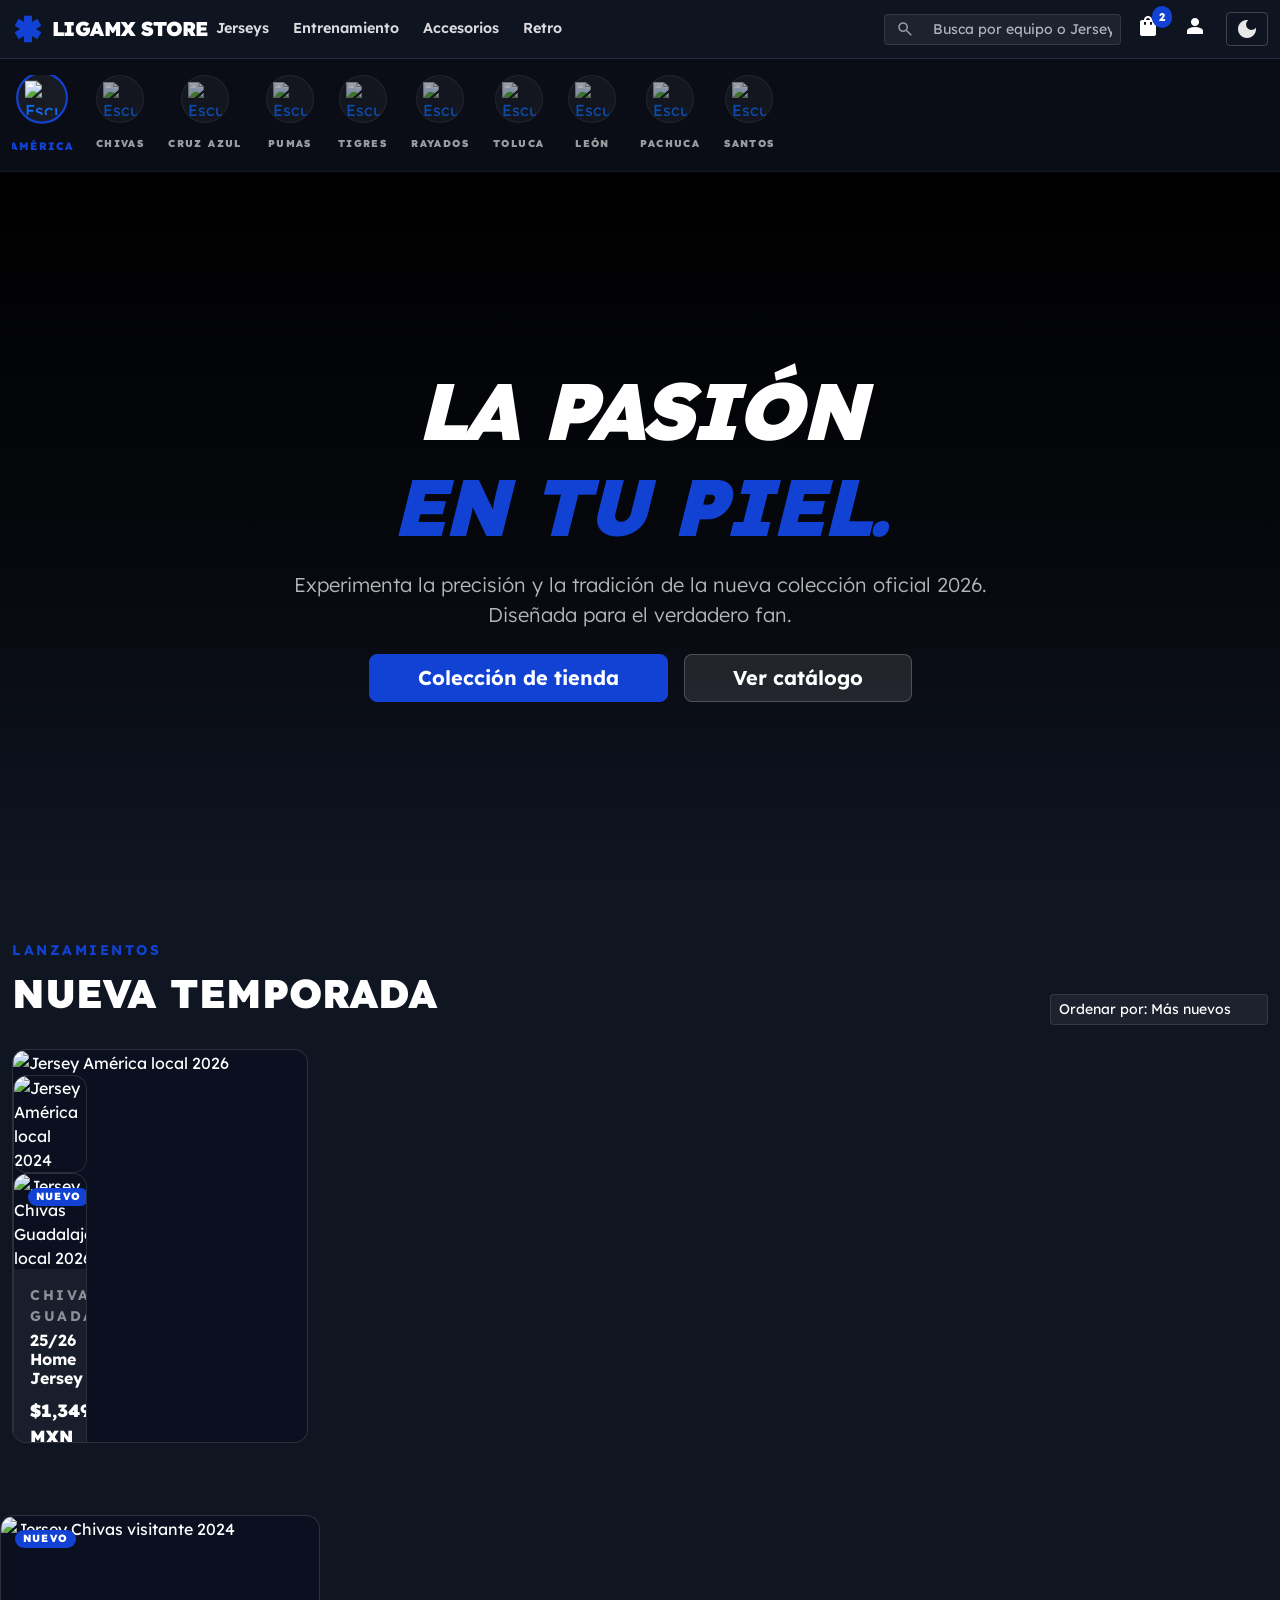
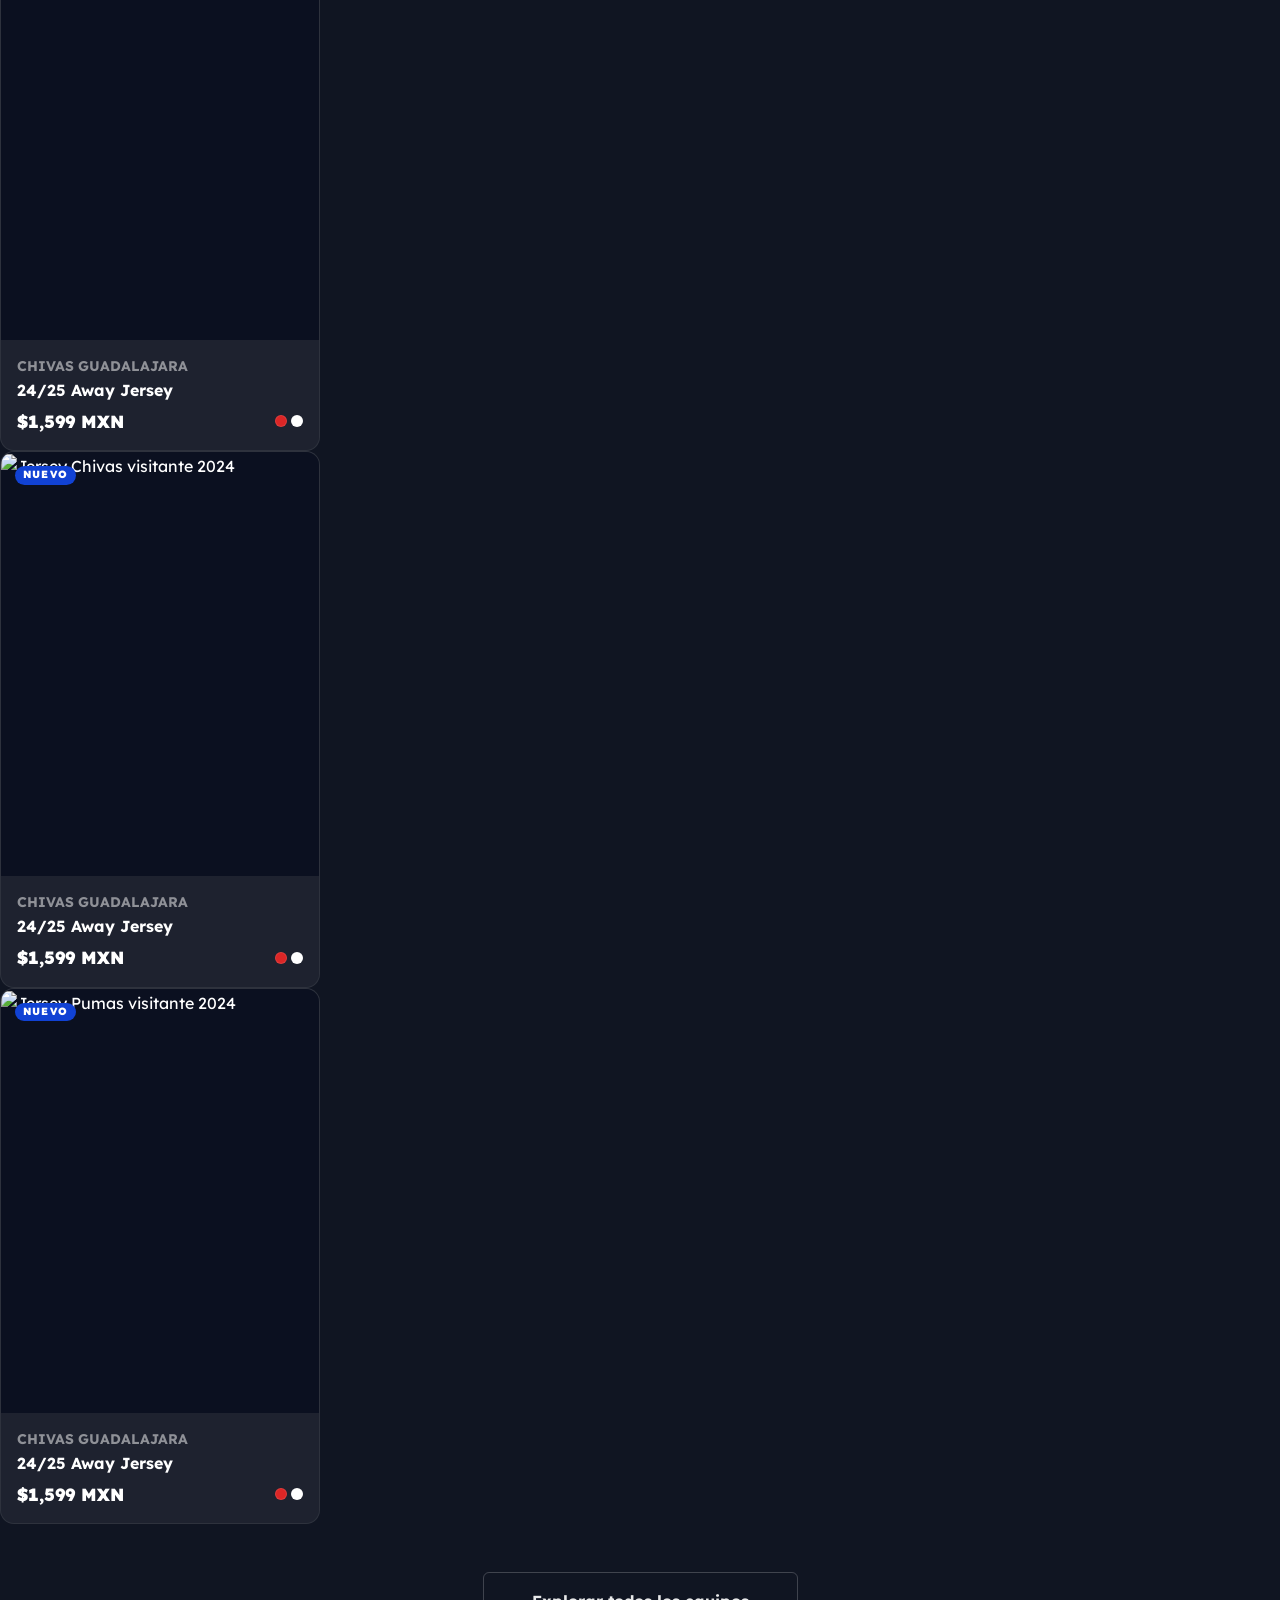
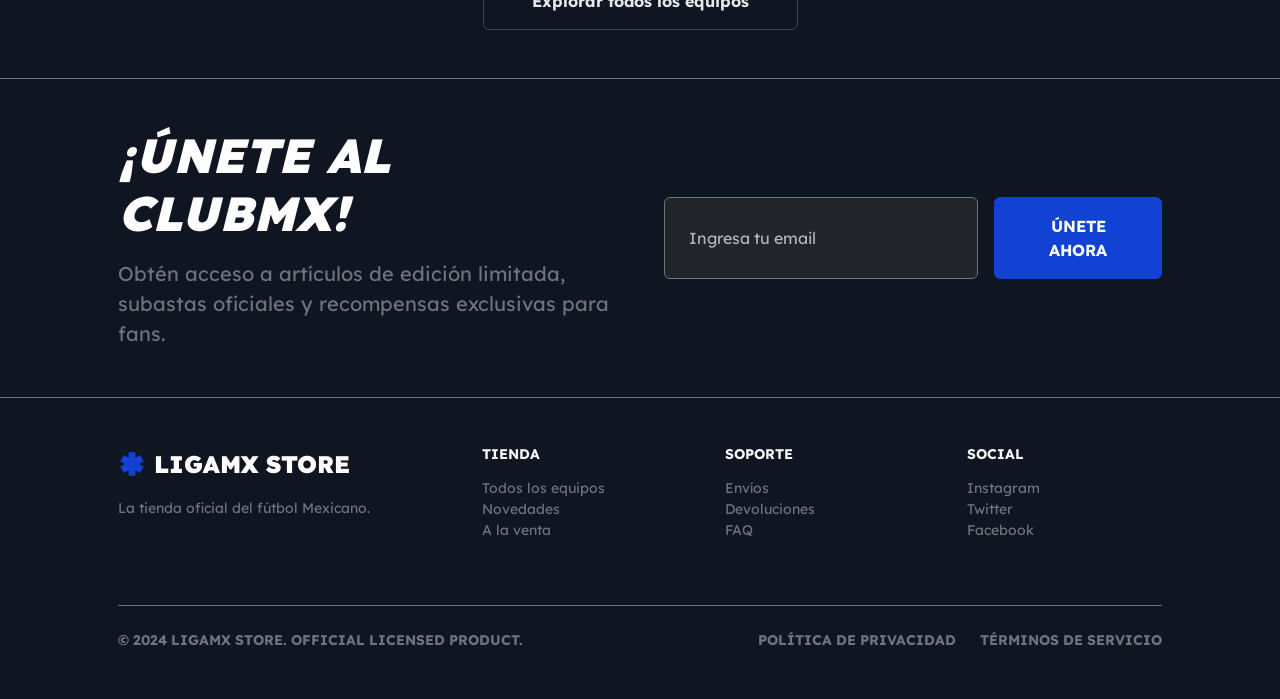
==== commit 487264b4: "se resolvio conflicto con dev" ====
--- a/index.html
+++ b/index.html
@@ -242,19 +242,24 @@
                             <img alt="Jersey América local 2026"
                                 src="https://cdn.discordapp.com/attachments/1448823087457108109/1464027889602269265/jersey_america.png?ex=6973f9b9&is=6972a839&hm=8eec47418f94014c144de13ff5b89887515aad991c3ff49254124a4fdd6f6ccc&" />
 
-                            <!-- Overlay con acciones (aparece en hover) -->
-                            <div class="product-overlay">
-                                <button class="btn btn-light btn-round js-add-cart" type="button"
-                                    aria-label="Agregar al carrito">
-                                    <span class="material-symbols-outlined">add_shopping_cart</span>
-                                </button>
-                                <button class="btn btn-light btn-round" type="button" aria-label="Ver detalle">
-                                    <span class="material-symbols-outlined">visibility</span>
-                                </button>
-                            </div>
-
-                            <div class="badge badge-primary-soft">Nuevo</div>
-                        </div>
+  <!-- Producto América -->
+  <div class="col-12 col-sm-6 col-lg-3">
+    <a href="/store/america.html" class="text-decoration-none text-reset">
+      <article class="product-card">
+        <div class="product-media">
+          <img
+            src="https://lh3.googleusercontent.com/aida-public/[base64]"
+            alt="Jersey América local 2024"
+          />
+
+          <div class="product-overlay">
+            <button class="btn btn-light btn-round js-add-cart" type="button">
+              <span class="material-symbols-outlined">add_shopping_cart</span>
+            </button>
+            <button class="btn btn-light btn-round" type="button">
+              <span class="material-symbols-outlined">visibility</span>
+            </button>
+          </div>
 
                         <div class="p-3">
                             <p class="text-white-50 small fw-bold text-uppercase tracking-wide mb-1">Club América</p>
@@ -373,6 +378,131 @@
                     </article>
                 </div>
             </div>
+          </div>
+        </div>
+      </article>
+    </a>
+  </div>
+
+  <!-- Producto Chivas -->
+  <div class="col-12 col-sm-6 col-lg-3">
+    <a href="/store/chivas.html" class="text-decoration-none text-reset">
+      <article class="product-card">
+        <div class="product-media">
+          <img
+            src="https://lh3.googleusercontent.com/aida-public/[base64]"
+            alt="Jersey Chivas visitante 2024"
+          />
+
+          <div class="product-overlay">
+            <button class="btn btn-light btn-round js-add-cart" type="button">
+              <span class="material-symbols-outlined">add_shopping_cart</span>
+            </button>
+            <button class="btn btn-light btn-round" type="button">
+              <span class="material-symbols-outlined">visibility</span>
+            </button>
+          </div>
+
+          <span class="badge badge-primary-soft">Nuevo</span>
+        </div>
+
+        <div class="p-3">
+          <p class="text-white-50 small fw-bold text-uppercase mb-1">Chivas Guadalajara</p>
+          <h4 class="h6 fw-bold mb-2">24/25 Away Jersey</h4>
+
+          <div class="d-flex justify-content-between align-items-center">
+            <span class="price fw-black">$1,599 MXN</span>
+            <div class="d-flex gap-1">
+              <span class="swatch" style="--swatch:#dc2626"></span>
+              <span class="swatch" style="--swatch:#ffffff"></span>
+            </div>
+          </div>
+        </div>
+      </article>
+    </a>
+  </div>
+
+  <!-- Producto Cruz Azul -->
+  <div class="col-12 col-sm-6 col-lg-3">
+    <a href="/store/cruz-azul.html" class="text-decoration-none text-reset">
+      <article class="product-card">
+        <div class="product-media">
+          <img
+            src="https://lh3.googleusercontent.com/aida-public/[base64]"
+            alt="Jersey Chivas visitante 2024"
+          />
+
+          <div class="product-overlay">
+            <button class="btn btn-light btn-round js-add-cart" type="button">
+              <span class="material-symbols-outlined">add_shopping_cart</span>
+            </button>
+            <button class="btn btn-light btn-round" type="button">
+              <span class="material-symbols-outlined">visibility</span>
+            </button>
+          </div>
+
+          <span class="badge badge-primary-soft">Nuevo</span>
+        </div>
+
+        <div class="p-3">
+          <p class="text-white-50 small fw-bold text-uppercase mb-1">Chivas Guadalajara</p>
+          <h4 class="h6 fw-bold mb-2">24/25 Away Jersey</h4>
+
+          <div class="d-flex justify-content-between align-items-center">
+            <span class="price fw-black">$1,599 MXN</span>
+            <div class="d-flex gap-1">
+              <span class="swatch" style="--swatch:#dc2626"></span>
+              <span class="swatch" style="--swatch:#ffffff"></span>
+            </div>
+          </div>
+        </div>
+      </article>
+    </a>
+  </div>
+
+
+  <!-- Producto Pumas -->
+
+  <div class="col-12 col-sm-6 col-lg-3">
+    <a href="/store/pumas.html" class="text-decoration-none text-reset">
+      <article class="product-card">
+        <div class="product-media">
+          <img
+            src="https://lh3.googleusercontent.com/aida-public/[base64]"
+            alt="Jersey Pumas visitante 2024"
+          />
+
+          <div class="product-overlay">
+            <button class="btn btn-light btn-round js-add-cart" type="button">
+              <span class="material-symbols-outlined">add_shopping_cart</span>
+            </button>
+            <button class="btn btn-light btn-round" type="button">
+              <span class="material-symbols-outlined">visibility</span>
+            </button>
+          </div>
+
+          <span class="badge badge-primary-soft">Nuevo</span>
+        </div>
+
+        <div class="p-3">
+          <p class="text-white-50 small fw-bold text-uppercase mb-1">Chivas Guadalajara</p>
+          <h4 class="h6 fw-bold mb-2">24/25 Away Jersey</h4>
+
+          <div class="d-flex justify-content-between align-items-center">
+            <span class="price fw-black">$1,599 MXN</span>
+            <div class="d-flex gap-1">
+              <span class="swatch" style="--swatch:#dc2626"></span>
+              <span class="swatch" style="--swatch:#ffffff"></span>
+            </div>
+          </div>
+        </div>
+      </article>
+    </a>
+  </div>
+
+
+</div>
+
 
             <div class="text-center mt-5">
                 <button class="btn btn-outline-light-soft px-5 py-3 fw-bold" type="button">
@@ -495,7 +625,7 @@
 
                 <div
                     class="mt-5 pt-4 border-top border-secondary text-center text-md-start d-flex flex-column flex-md-row justify-content-between small fw-bold text-uppercase text-secondary tracking-wider">
-                    <div>© 2026 LigaMX Store. Official Licensed Product.</div>
+                    <div>© 2024 LigaMX Store. Official Licensed Product.</div>
                     <div class="d-flex gap-4 justify-content-center justify-content-md-end mt-3 mt-md-0">
                         <a href="#" class="text-secondary text-decoration-none hover-text-white">Política de
                             Privacidad</a>
@@ -514,4 +644,4 @@
     <!-- Tu JS -->
     <script src="./home.js"></script>
 </body>
-</html>
+</html>
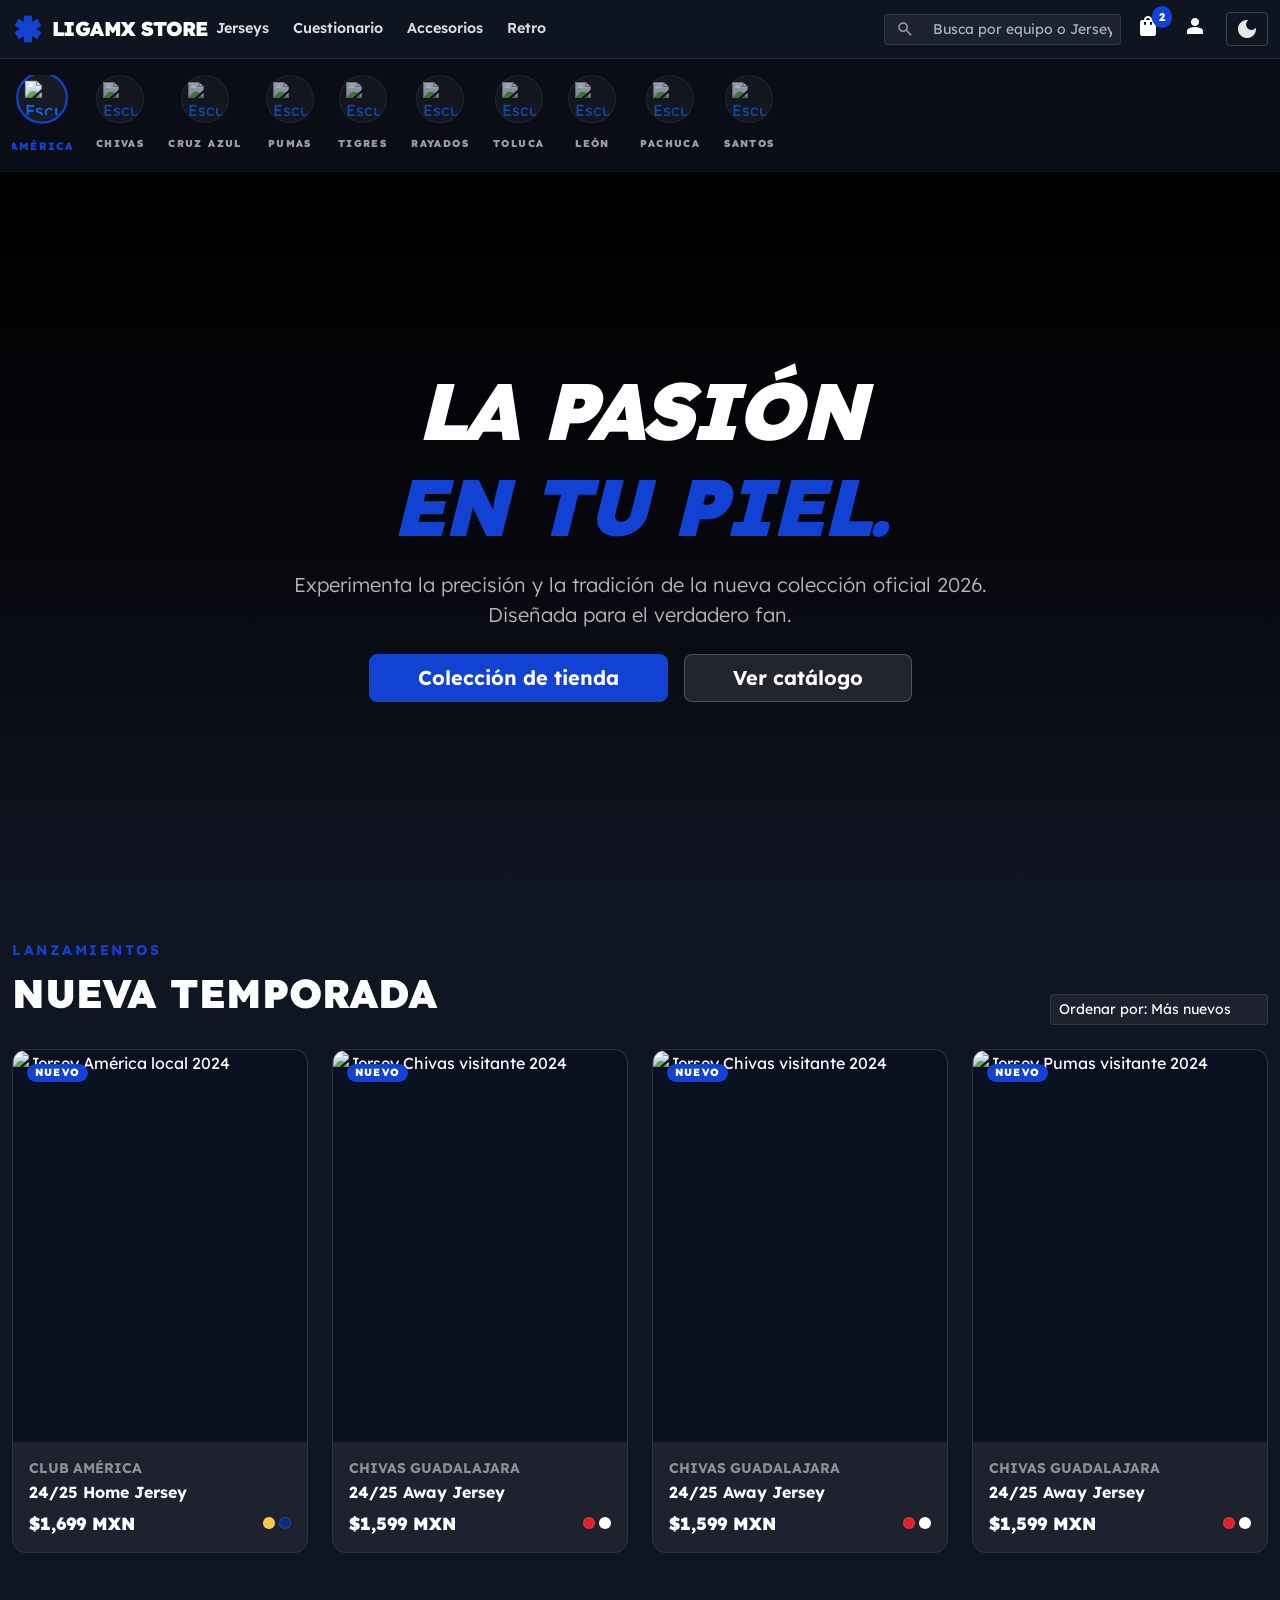
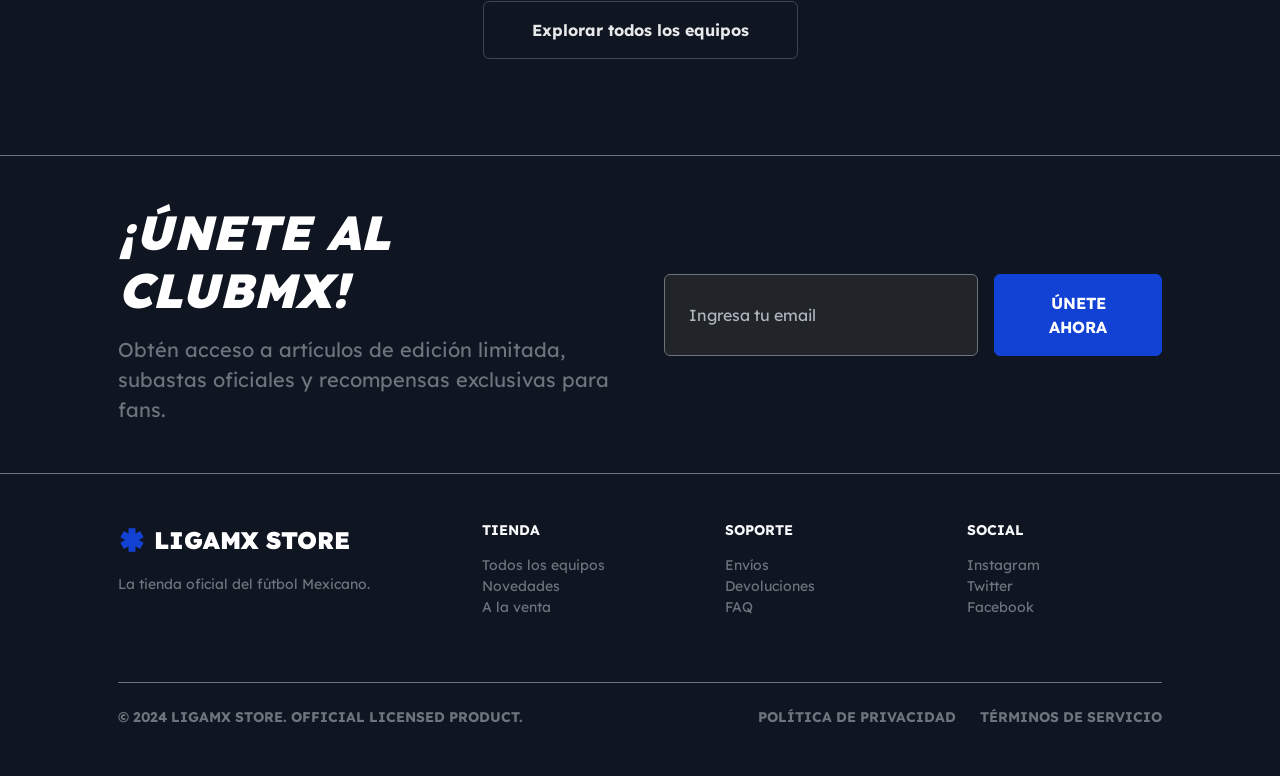
==== commit 054c86d0: "feat: Cuestionario añadido" ====
--- a/index.html
+++ b/index.html
@@ -21,7 +21,8 @@
     <!-- CSS -->
     <link rel="stylesheet" href="./styles.css" />
 </head>
-<body>
+
+
 <body class="app">
     <div class="min-vh-100 d-flex flex-column overflow-x-hidden">
 
@@ -63,7 +64,7 @@
                                 <a class="nav-link navlink" href="#">Jerseys</a>
                             </li>
                             <li class="nav-item">
-                                <a class="nav-link navlink" href="#">Entrenamiento</a>
+                                <a class="nav-link navlink" href="./cuestionario/index.html">Cuestionario</a>
                             </li>
                             <li class="nav-item">
                                 <a class="nav-link navlink" href="#">Accesorios</a>
@@ -234,13 +235,7 @@
             </div>
 
             <!-- Grid de productos -->
-            <div class="row g-4">
-                <!-- Producto 1-->
-                <div class="col-12 col-sm-6 col-lg-3">
-                    <article class="product-card">
-                        <div class="product-media">
-                            <img alt="Jersey América local 2026"
-                                src="https://cdn.discordapp.com/attachments/1448823087457108109/1464027889602269265/jersey_america.png?ex=6973f9b9&is=6972a839&hm=8eec47418f94014c144de13ff5b89887515aad991c3ff49254124a4fdd6f6ccc&" />
+        <div class="row g-4">
 
   <!-- Producto América -->
   <div class="col-12 col-sm-6 col-lg-3">
@@ -261,122 +256,18 @@
             </button>
           </div>
 
-                        <div class="p-3">
-                            <p class="text-white-50 small fw-bold text-uppercase tracking-wide mb-1">Club América</p>
-                            <h4 class="h6 fw-bold mb-2">25/26 Home Jersey</h4>
-
-                            <div class="d-flex align-items-center justify-content-between">
-                                <span class="price fw-black">$1,999 MXN</span>
-                                <div class="d-flex gap-1">
-                                    <span class="swatch" style="--swatch:#9CA3AF"></span>
-                                    <span class="swatch" style="--swatch:#B7E4C7"></span>
-                                </div>
-                            </div>
-                        </div>
-                    </article>
-                </div>
-                <!-- Producto 2-->
-                <div class="col-12 col-sm-6 col-lg-3">
-                    <article class="product-card">
-                        <div class="product-media">
-                            <img alt="Jersey Chivas Guadalajara local 2026"
-                                src="https://images.puma.com/image/upload/f_auto,q_auto,w_600,b_rgb:FAFAFA/global/706896/01/fnd/MEX/fmt/png  " />
-                            <!-- Overlay con acciones (aparece en hover) -->
-                            <div class="product-overlay">
-                                <button class="btn btn-light btn-round js-add-cart" type="button"
-                                    aria-label="Agregar al carrito">
-                                    <span class="material-symbols-outlined">add_shopping_cart</span>
-                                </button>
-                                <button class="btn btn-light btn-round" type="button" aria-label="Ver detalle">
-                                    <span class="material-symbols-outlined">visibility</span>
-                                </button>
-                            </div>
-
-                            <div class="badge badge-primary-soft">Nuevo</div>
-                        </div>
-
-                        <div class="p-3">
-                            <p class="text-white-50 small fw-bold text-uppercase tracking-wide mb-1">Chivas Guadalajara
-                            </p>
-                            <h4 class="h6 fw-bold mb-2">25/26 Home Jersey</h4>
-
-                            <div class="d-flex align-items-center justify-content-between">
-                                <span class="price fw-black">$1,349 MXN</span>
-                                <div class="d-flex gap-1">
-                                    <span class="swatch" style="--swatch:#dc2626"></span>
-                                    <span class="swatch" style="--swatch:#ffffff"></span>
-                                </div>
-                            </div>
-                        </div>
-                    </article>
-                </div>
-                <!-- Producto 3-->
-                <div class="col-12 col-sm-6 col-lg-3">
-                    <article class="product-card">
-                        <div class="product-media">
-                            <img alt="Jersey Cruz Azul local 2026" src="https://http2.mlstatic.com/D_NQ_NP_2X_659366-MLM85966346934_062025-F.webp"/>
-                            <!-- Overlay con acciones (aparece en hover) -->
-                            <div class="product-overlay">
-                                <button class="btn btn-light btn-round js-add-cart" type="button"
-                                    aria-label="Agregar al carrito">
-                                    <span class="material-symbols-outlined">add_shopping_cart</span>
-                                </button>
-                                <button class="btn btn-light btn-round" type="button" aria-label="Ver detalle">
-                                    <span class="material-symbols-outlined">visibility</span>
-                                </button>
-                            </div>
-
-                            <div class="badge badge-primary-soft">Nuevo</div>
-                        </div>
-
-                        <div class="p-3">
-                            <p class="text-white-50 small fw-bold text-uppercase tracking-wide mb-1">Cruz Azul
-                            </p>
-                            <h4 class="h6 fw-bold mb-2">25/26 Home Jersey</h4>
-
-                            <div class="d-flex align-items-center justify-content-between">
-                                <span class="price fw-black">$1,849 MXN</span>
-                                <div class="d-flex gap-1">
-                                    <span class="swatch" style="--swatch:#1d4ed8"></span>
-                                </div>
-                            </div>
-                        </div>
-                    </article>
-                </div>
-                <!-- Producto 4-->
-                <div class="col-12 col-sm-6 col-lg-3">
-                    <article class="product-card">
-                        <div class="product-media">
-                            <img alt="Jersey Tigres UANL local 2026" src="https://tigretienda.com/cdn/shop/files/1_514db5de-8a63-4308-8065-a176a7db0606.png?v=1749773899"/>
-                            <!-- Overlay con acciones (aparece en hover) -->
-                            <div class="product-overlay">
-                                <button class="btn btn-light btn-round js-add-cart" type="button"
-                                    aria-label="Agregar al carrito">
-                                    <span class="material-symbols-outlined">add_shopping_cart</span>
-                                </button>
-                                <button class="btn btn-light btn-round" type="button" aria-label="Ver detalle">
-                                    <span class="material-symbols-outlined">visibility</span>
-                                </button>
-                            </div>
-
-                            <div class="badge badge-primary-soft">Best Seller</div>
-                        </div>
-
-                        <div class="p-3">
-                            <p class="text-white-50 small fw-bold text-uppercase tracking-wide mb-1">Tigres UANL
-                            </p>
-                            <h4 class="h6 fw-bold mb-2">25/26 Home Jersey</h4>
-
-                            <div class="d-flex align-items-center justify-content-between">
-                                <span class="price fw-black">$1,999 MXN</span>
-                                <div class="d-flex gap-1">
-                                    <span class="swatch" style="--swatch:#eab308"></span>
-                                    <span class="swatch" style="--swatch:#2563eb"></span>
-                                </div>
-                            </div>
-                        </div>
-                    </article>
-                </div>
+          <span class="badge badge-primary-soft">Nuevo</span>
+        </div>
+
+        <div class="p-3">
+          <p class="text-white-50 small fw-bold text-uppercase mb-1">Club América</p>
+          <h4 class="h6 fw-bold mb-2">24/25 Home Jersey</h4>
+
+          <div class="d-flex justify-content-between align-items-center">
+            <span class="price fw-black">$1,699 MXN</span>
+            <div class="d-flex gap-1">
+              <span class="swatch" style="--swatch:#f7c948"></span>
+              <span class="swatch" style="--swatch:#0b2e83"></span>
             </div>
           </div>
         </div>
@@ -500,6 +391,8 @@
     </a>
   </div>
 
+
+  <!-- Repite EXACTAMENTE esta estructura para Cruz Azul, Pumas, etc -->
 
 </div>
 
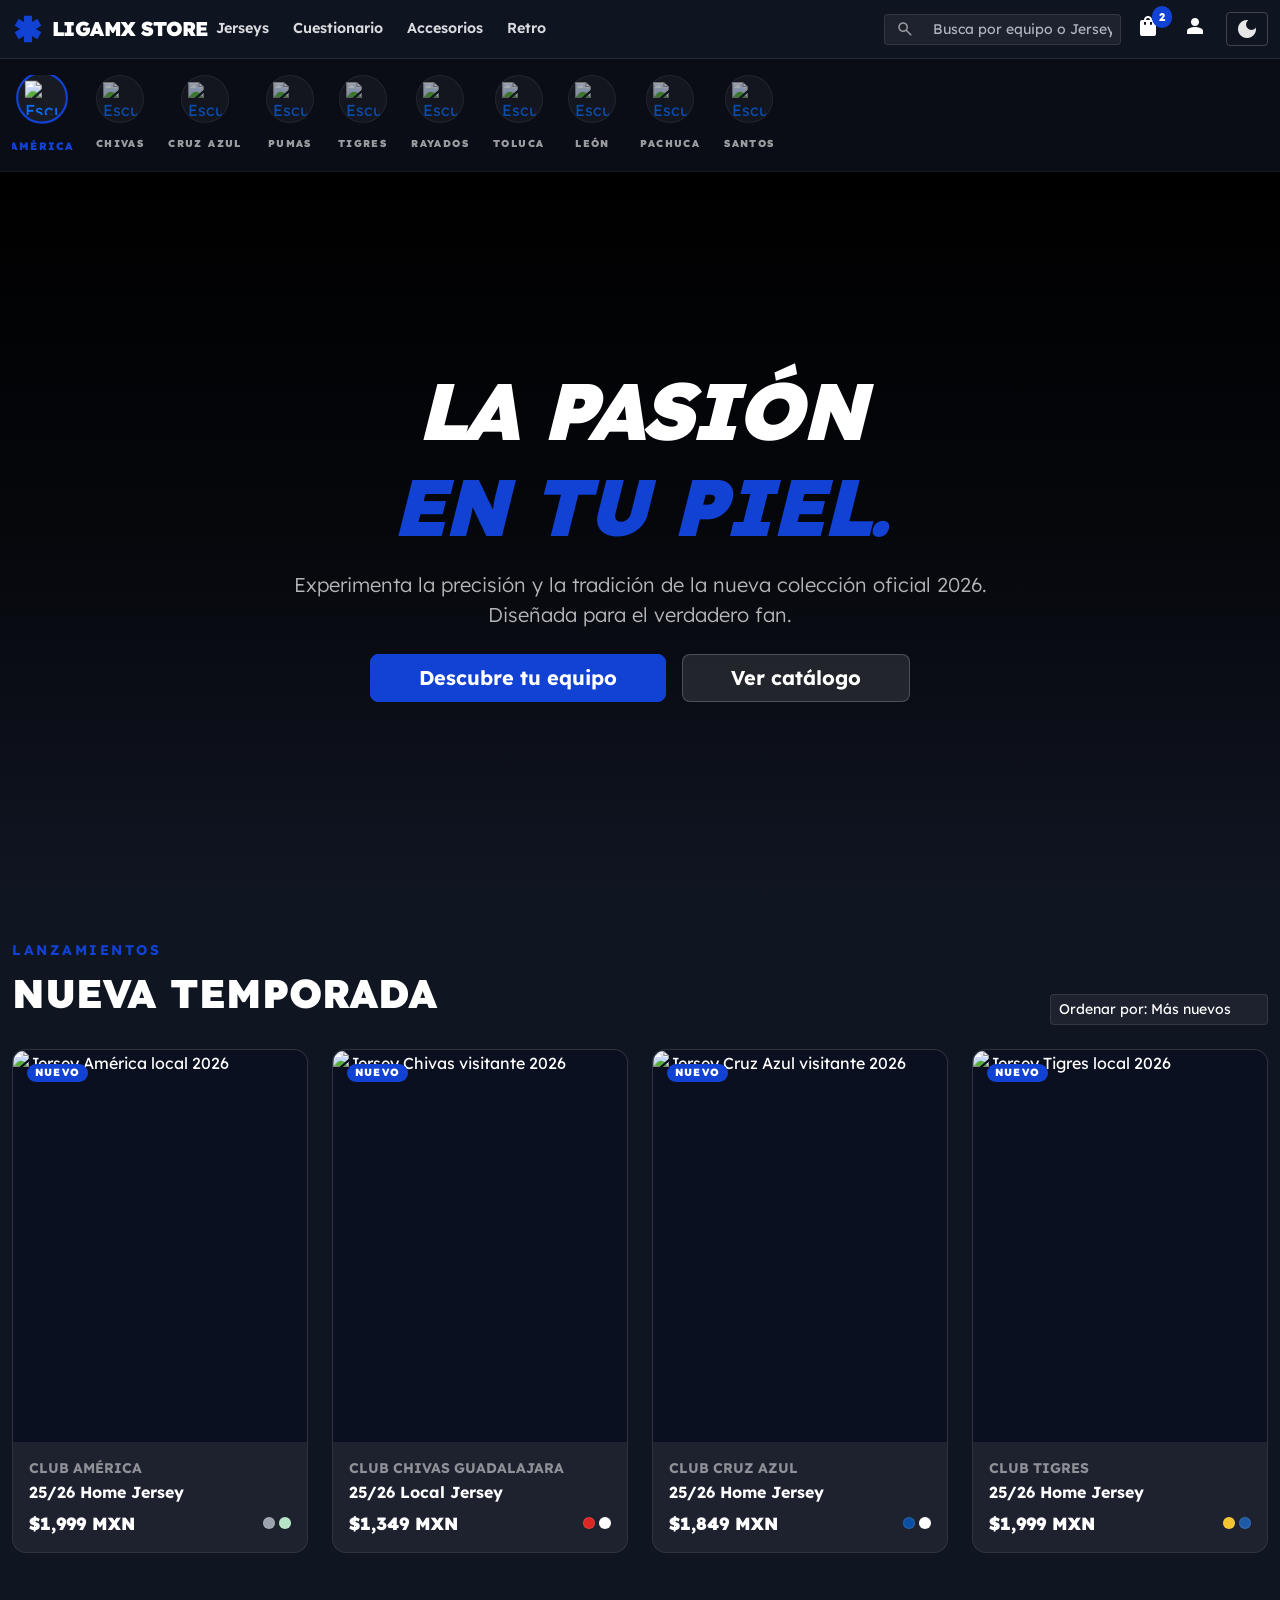
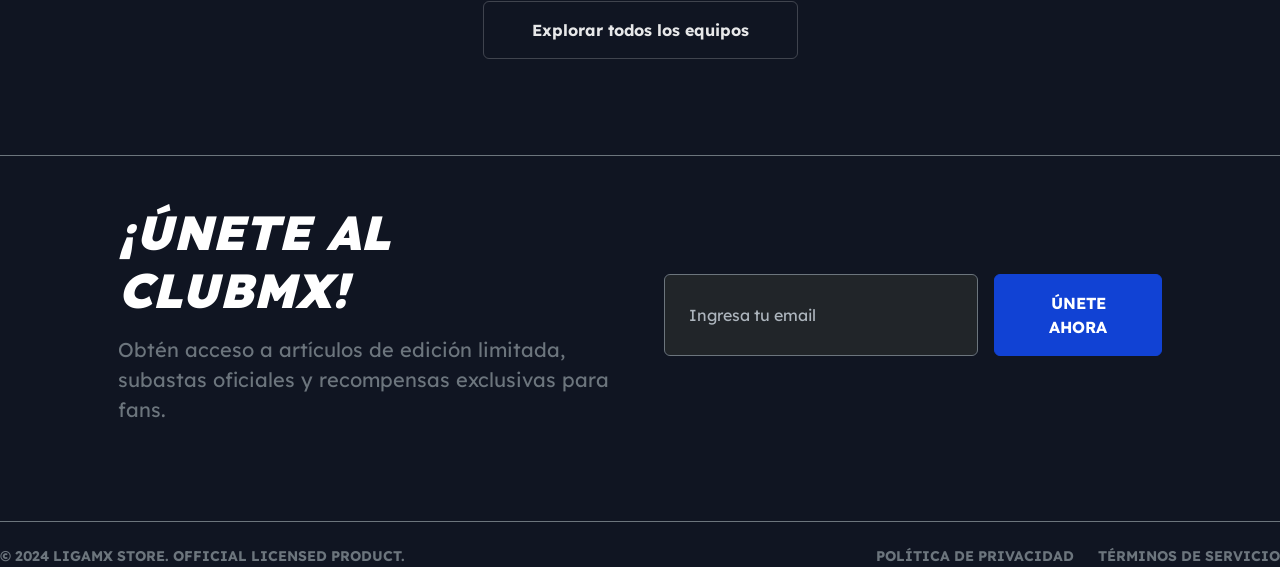
==== commit 62db3eda: "feat: cambios de imagenes" ====
--- a/index.html
+++ b/index.html
@@ -211,7 +211,7 @@
                     verdadero fan.
                 </p>
                 <div class="d-flex flex-wrap justify-content-center gap-3">
-                    <a class="btn btn-primary btn-lg px-5 fw-bold" href="#">Colección de tienda</a>
+                    <a class="btn btn-primary btn-lg px-5 fw-bold" href="#">Descubre tu equipo</a>
                     <a class="btn btn-ghost btn-lg px-5 fw-bold" href="#">Ver catálogo</a>
                 </div>
             </div>
@@ -243,8 +243,8 @@
       <article class="product-card">
         <div class="product-media">
           <img
-            src="https://lh3.googleusercontent.com/aida-public/[base64]"
-            alt="Jersey América local 2024"
+            src="https://cdn.discordapp.com/attachments/1448823087457108109/1464027889602269265/jersey_america.png?ex=6973f9b9&is=6972a839&hm=8eec47418f94014c144de13ff5b89887515aad991c3ff49254124a4fdd6f6ccc&"
+            alt="Jersey América local 2026"
           />
 
           <div class="product-overlay">
@@ -261,13 +261,13 @@
 
         <div class="p-3">
           <p class="text-white-50 small fw-bold text-uppercase mb-1">Club América</p>
-          <h4 class="h6 fw-bold mb-2">24/25 Home Jersey</h4>
+          <h4 class="h6 fw-bold mb-2">25/26 Home Jersey</h4>
 
           <div class="d-flex justify-content-between align-items-center">
-            <span class="price fw-black">$1,699 MXN</span>
+            <span class="price fw-black">$1,999 MXN</span>
             <div class="d-flex gap-1">
-              <span class="swatch" style="--swatch:#f7c948"></span>
-              <span class="swatch" style="--swatch:#0b2e83"></span>
+              <span class="swatch" style="--swatch:#9CA3AF"></span>
+              <span class="swatch" style="--swatch:#B7E4C7"></span>
             </div>
           </div>
         </div>
@@ -281,8 +281,8 @@
       <article class="product-card">
         <div class="product-media">
           <img
-            src="https://lh3.googleusercontent.com/aida-public/[base64]"
-            alt="Jersey Chivas visitante 2024"
+            src="https://images.puma.com/image/upload/f_auto,q_auto,w_600,b_rgb:FAFAFA/global/706896/01/fnd/MEX/fmt/png"
+            alt="Jersey Chivas visitante 2026"
           />
 
           <div class="product-overlay">
@@ -298,11 +298,11 @@
         </div>
 
         <div class="p-3">
-          <p class="text-white-50 small fw-bold text-uppercase mb-1">Chivas Guadalajara</p>
-          <h4 class="h6 fw-bold mb-2">24/25 Away Jersey</h4>
+          <p class="text-white-50 small fw-bold text-uppercase mb-1">Club Chivas Guadalajara</p>
+          <h4 class="h6 fw-bold mb-2">25/26 Local Jersey</h4>
 
           <div class="d-flex justify-content-between align-items-center">
-            <span class="price fw-black">$1,599 MXN</span>
+            <span class="price fw-black">$1,349 MXN</span>
             <div class="d-flex gap-1">
               <span class="swatch" style="--swatch:#dc2626"></span>
               <span class="swatch" style="--swatch:#ffffff"></span>
@@ -319,8 +319,8 @@
       <article class="product-card">
         <div class="product-media">
           <img
-            src="https://lh3.googleusercontent.com/aida-public/[base64]"
-            alt="Jersey Chivas visitante 2024"
+            src="https://http2.mlstatic.com/D_NQ_NP_2X_659366-MLM85966346934_062025-F.webp"
+            alt="Jersey Cruz Azul visitante 2026"
           />
 
           <div class="product-overlay">
@@ -336,14 +336,14 @@
         </div>
 
         <div class="p-3">
-          <p class="text-white-50 small fw-bold text-uppercase mb-1">Chivas Guadalajara</p>
-          <h4 class="h6 fw-bold mb-2">24/25 Away Jersey</h4>
+          <p class="text-white-50 small fw-bold text-uppercase mb-1">Club Cruz Azul</p>
+          <h4 class="h6 fw-bold mb-2">25/26 Home Jersey</h4>
 
           <div class="d-flex justify-content-between align-items-center">
-            <span class="price fw-black">$1,599 MXN</span>
+            <span class="price fw-black">$1,849 MXN</span>
             <div class="d-flex gap-1">
-              <span class="swatch" style="--swatch:#dc2626"></span>
-              <span class="swatch" style="--swatch:#ffffff"></span>
+              <span class="swatch" style="--swatch:#0D4FA3"></span>
+              <span class="swatch" style="--swatch:#FFFFFF"></span>
             </div>
           </div>
         </div>
@@ -352,15 +352,15 @@
   </div>
 
 
-  <!-- Producto Pumas -->
+  <!-- Producto Tigres -->
 
   <div class="col-12 col-sm-6 col-lg-3">
     <a href="/store/pumas.html" class="text-decoration-none text-reset">
       <article class="product-card">
         <div class="product-media">
           <img
-            src="https://lh3.googleusercontent.com/aida-public/[base64]"
-            alt="Jersey Pumas visitante 2024"
+            src="https://tigretienda.com/cdn/shop/files/1_514db5de-8a63-4308-8065-a176a7db0606.png?v=1749773899"
+            alt="Jersey Tigres local 2026"
           />
 
           <div class="product-overlay">
@@ -376,23 +376,20 @@
         </div>
 
         <div class="p-3">
-          <p class="text-white-50 small fw-bold text-uppercase mb-1">Chivas Guadalajara</p>
-          <h4 class="h6 fw-bold mb-2">24/25 Away Jersey</h4>
+          <p class="text-white-50 small fw-bold text-uppercase mb-1">Club Tigres</p>
+          <h4 class="h6 fw-bold mb-2">25/26 Home Jersey</h4>
 
           <div class="d-flex justify-content-between align-items-center">
-            <span class="price fw-black">$1,599 MXN</span>
+            <span class="price fw-black">$1,999 MXN</span>
             <div class="d-flex gap-1">
-              <span class="swatch" style="--swatch:#dc2626"></span>
-              <span class="swatch" style="--swatch:#ffffff"></span>
+              <span class="swatch" style="--swatch:#F4C430"></span>
+              <span class="swatch" style="--swatch:#1E5AA8"></span>
             </div>
           </div>
         </div>
       </article>
     </a>
   </div>
-
-
-  <!-- Repite EXACTAMENTE esta estructura para Cruz Azul, Pumas, etc -->
 
 </div>
 
@@ -431,91 +428,7 @@
         </section>
 
         <!-- Footer -->
-        <footer class="bg-very-dark py-5 border-top border-secondary">
-            <div class="container-xl px-4 px-md-5">
-                <div class="row g-5">
-                    <div class="col-lg-4">
-                        <div class="d-flex align-items-center gap-2 mb-3">
-                            <div class="text-primary">
-                                <svg fill="currentColor" viewBox="0 0 48 48" width="28" height="28"
-                                    xmlns="http://www.w3.org/2000/svg">
-                                    <path clip-rule="evenodd"
-                                        d="M12.0799 24L4 19.2479L9.95537 8.75216L18.04 13.4961L18.0446 4H29.9554L29.96 13.4961L38.0446 8.75216L44 19.2479L35.92 24L44 28.7521L38.0446 39.2479L29.96 34.5039L29.9554 44H18.0446L18.04 34.5039L9.95537 39.2479L4 28.7521L12.0799 24Z"
-                                        fill-rule="evenodd"></path>
-                                </svg>
-                            </div>
-                            <span class="fs-4 fw-black text-uppercase">LigaMX Store</span>
-                        </div>
-                        <p class="text-secondary small">
-                            La tienda oficial del fútbol Mexicano.
-
-                        </p>
-                    </div>
-
-                    <div class="col-lg-8">
-                        <div class="row g-5">
-                            <div class="col-6 col-md-4">
-                                <h5 class="fw-bold text-uppercase small text-light mb-3">
-                                    Tienda
-                                </h5>
-                                <ul class="list-unstyled small">
-                                    <li>
-                                        <a href="#" class="text-secondary text-decoration-none hover-text-white">Todos
-                                            los equipos
-                                        </a>
-                                    </li>
-                                    <li>
-                                        <a href="#"
-                                            class="text-secondary text-decoration-none hover-text-white">Novedades
-                                        </a>
-                                    </li>
-                                    <li>
-                                        <a href="#" class="text-secondary text-decoration-none hover-text-white">A la
-                                            venta</a>
-                                    </li>
-                                </ul>
-                            </div>
-                            <div class="col-6 col-md-4">
-                                <h5 class="fw-bold text-uppercase small text-light mb-3">
-                                    Soporte
-                                </h5>
-                                <ul class="list-unstyled small">
-                                    <li>
-                                        <a href="#"
-                                            class="text-secondary text-decoration-none hover-text-white">Envíos</a>
-                                    </li>
-                                    <li>
-                                        <a href="#"
-                                            class="text-secondary text-decoration-none hover-text-white">Devoluciones</a>
-                                    </li>
-                                    <li>
-                                        <a href="#" class="text-secondary text-decoration-none hover-text-white">FAQ</a>
-                                    </li>
-                                </ul>
-                            </div>
-                            <div class="col-6 col-md-4">
-                                <h5 class="fw-bold text-uppercase small text-light mb-3">
-                                    Social
-                                </h5>
-                                <ul class="list-unstyled small">
-                                    <li>
-                                        <a href="#"
-                                            class="text-secondary text-decoration-none hover-text-white">Instagram</a>
-                                    </li>
-                                    <li>
-                                        <a href="#"
-                                            class="text-secondary text-decoration-none hover-text-white">Twitter</a>
-                                    </li>
-                                    <li>
-                                        <a href="#"
-                                            class="text-secondary text-decoration-none hover-text-white">Facebook</a>
-                                    </li>
-                                </ul>
-                            </div>
-                        </div>
-                    </div>
-                </div>
-
+        
                 <div
                     class="mt-5 pt-4 border-top border-secondary text-center text-md-start d-flex flex-column flex-md-row justify-content-between small fw-bold text-uppercase text-secondary tracking-wider">
                     <div>© 2024 LigaMX Store. Official Licensed Product.</div>
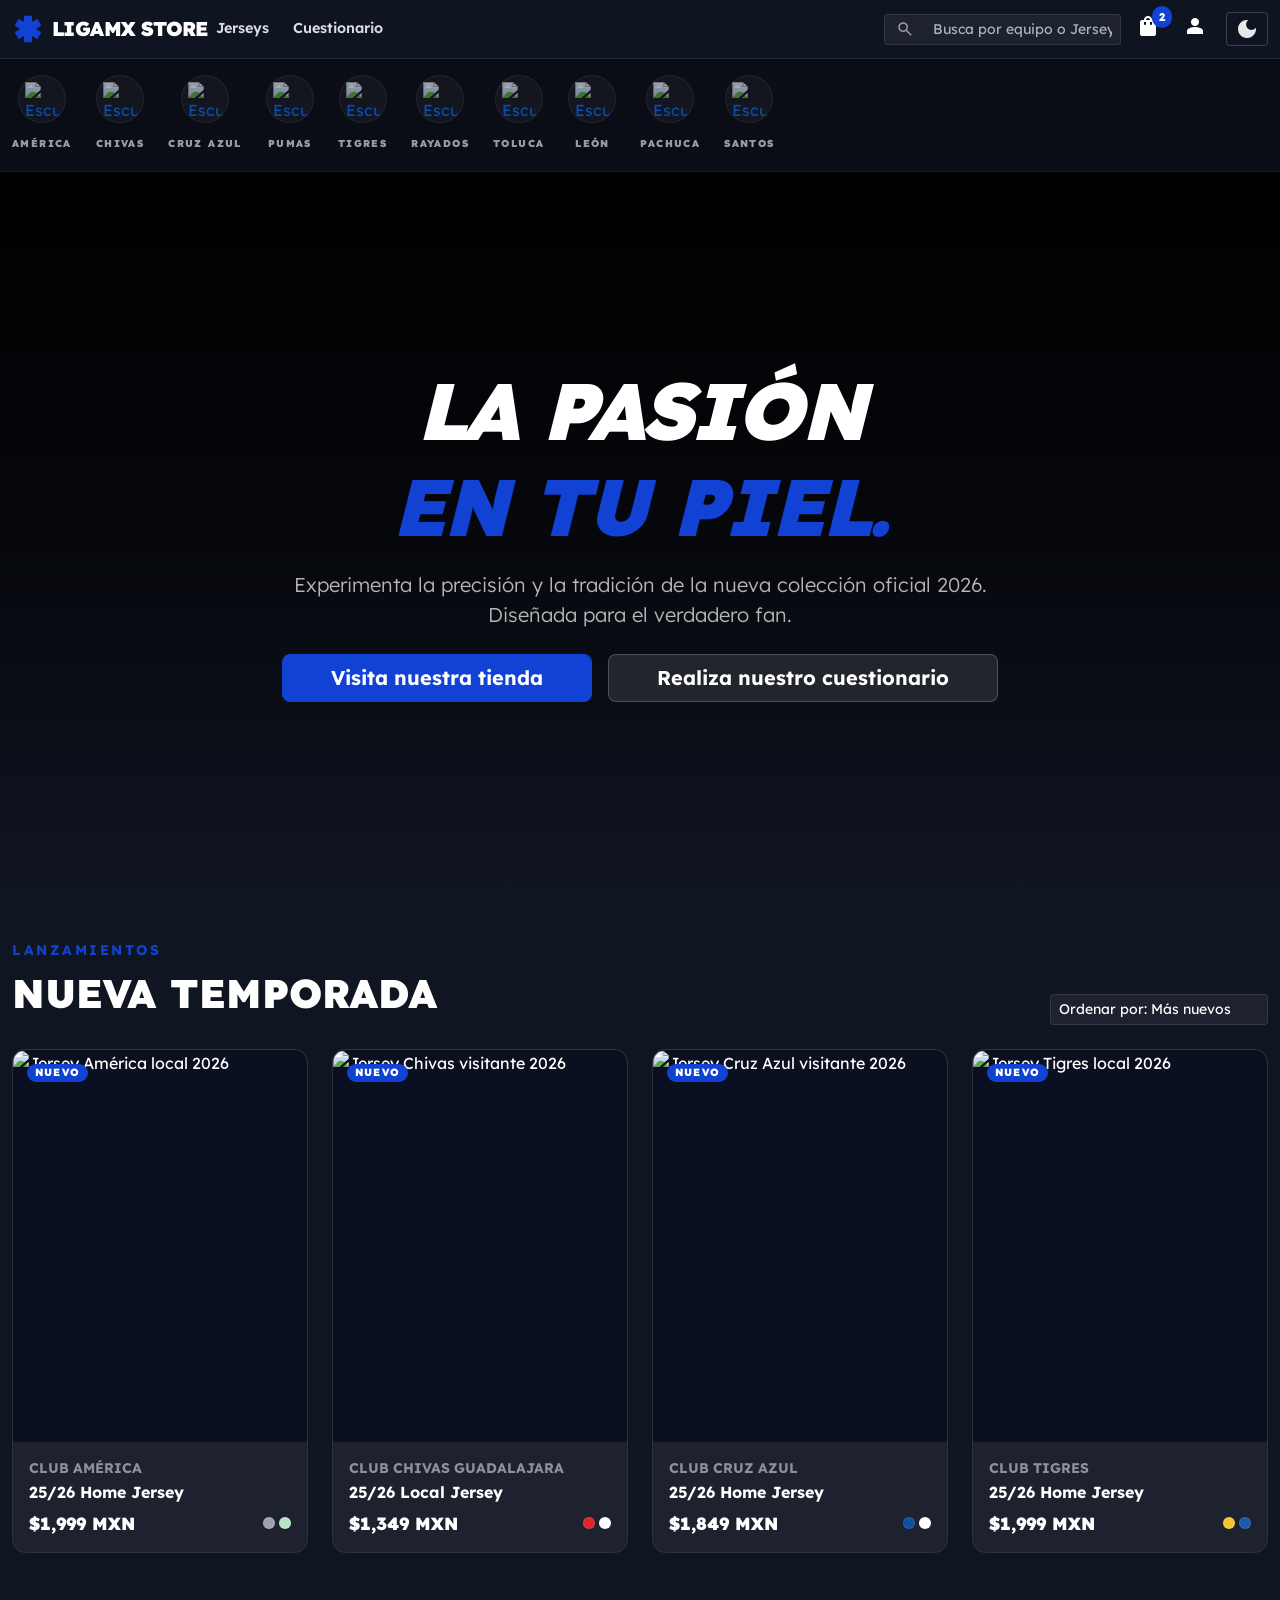
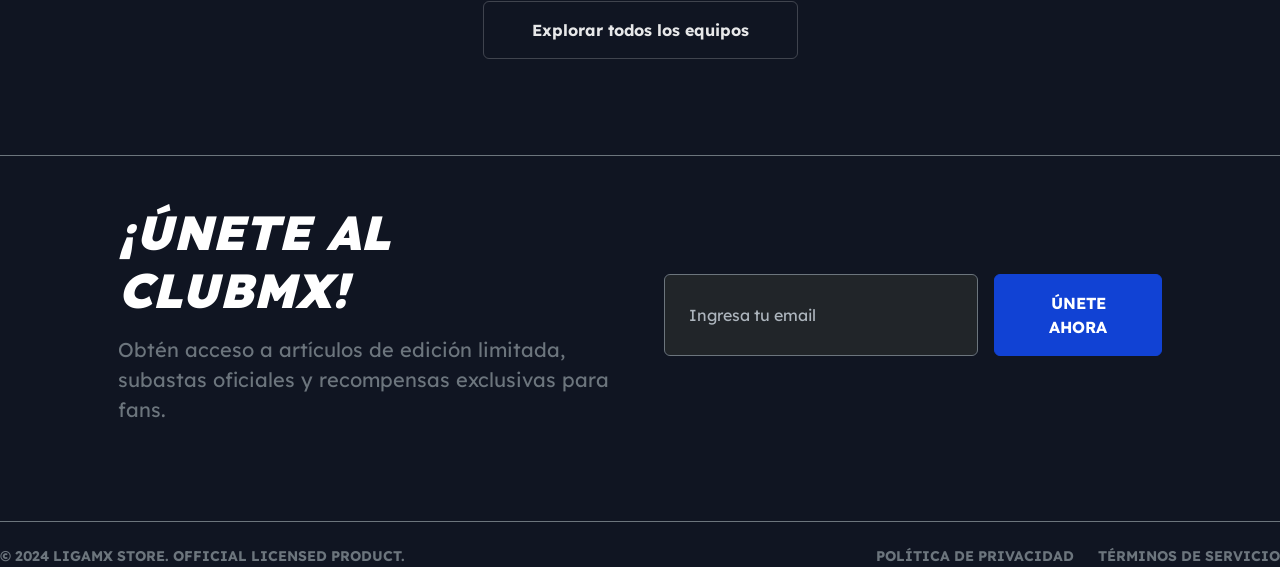
==== commit 401161b6: "fix: Rutas corregidas y contenido de la tienda agregado" ====
--- a/index.html
+++ b/index.html
@@ -61,17 +61,12 @@
                         <!-- Links (lado izquierdo en desktop) -->
                         <ul class="navbar-nav me-auto mt-3 mt-lg-0 gap-lg-2">
                             <li class="nav-item">
-                                <a class="nav-link navlink" href="#">Jerseys</a>
+                                <a class="nav-link navlink" href="#Jerseys">Jerseys</a>
                             </li>
                             <li class="nav-item">
                                 <a class="nav-link navlink" href="./cuestionario/index.html">Cuestionario</a>
                             </li>
-                            <li class="nav-item">
-                                <a class="nav-link navlink" href="#">Accesorios</a>
-                            </li>
-                            <li class="nav-item">
-                                <a class="nav-link navlink" href="#">Retro</a>
-                            </li>
+                           
                         </ul>
 
                         <!-- Acciones (lado derecho en desktop) -->
@@ -114,12 +109,12 @@
             <div class="container-xxl py-3">
                 <div class="team-scroll no-scrollbar d-flex gap-4 align-items-center">
                     <!-- Equipo activo -->
-                    <a class="team-item active" href="#" aria-current="true">
+                    <a class="team-item" href="#">
                         <div class="team-badge">
                             <img alt="Escudo del Club América"
                                 src="https://statics-maker.llt-services.com/amx/images/2025/04/01/xsmall-wp/0b6faad3-4d71-49dc-827a-9c2aff74d13b-814.webp" />
                         </div>
-                        <span class="team-name text-primary">América</span>
+                        <span class="team-name">América</span>
                     </a>
 
                     <!-- Otros equipos -->
@@ -211,15 +206,15 @@
                     verdadero fan.
                 </p>
                 <div class="d-flex flex-wrap justify-content-center gap-3">
-                    <a class="btn btn-primary btn-lg px-5 fw-bold" href="#">Descubre tu equipo</a>
-                    <a class="btn btn-ghost btn-lg px-5 fw-bold" href="#">Ver catálogo</a>
+                    <a class="btn btn-primary btn-lg px-5 fw-bold" href="#Jerseys"> Visita nuestra tienda</a>
+                    <a class="btn btn-ghost btn-lg px-5 fw-bold" href="./cuestionario/index.html">Realiza nuestro cuestionario</a>
                 </div>
             </div>
         </section>
 
         <!-- MAIN -->
         <main class="container-xxl py-5">
-            <div class="d-flex flex-column flex-md-row align-items-md-end justify-content-between gap-3 mb-4">
+            <div id="Jerseys" class="d-flex flex-column flex-md-row align-items-md-end justify-content-between gap-3 mb-4">
                 <div>
                     <div class="text-primary fw-bold text-uppercase tracking-wide small">Lanzamientos</div>
                     <h3 class="h1 fw-black text-uppercase mt-2">Nueva temporada</h3>
@@ -355,7 +350,7 @@
   <!-- Producto Tigres -->
 
   <div class="col-12 col-sm-6 col-lg-3">
-    <a href="/store/pumas.html" class="text-decoration-none text-reset">
+    <a href="/store/tigres.html" class="text-decoration-none text-reset">
       <article class="product-card">
         <div class="product-media">
           <img
